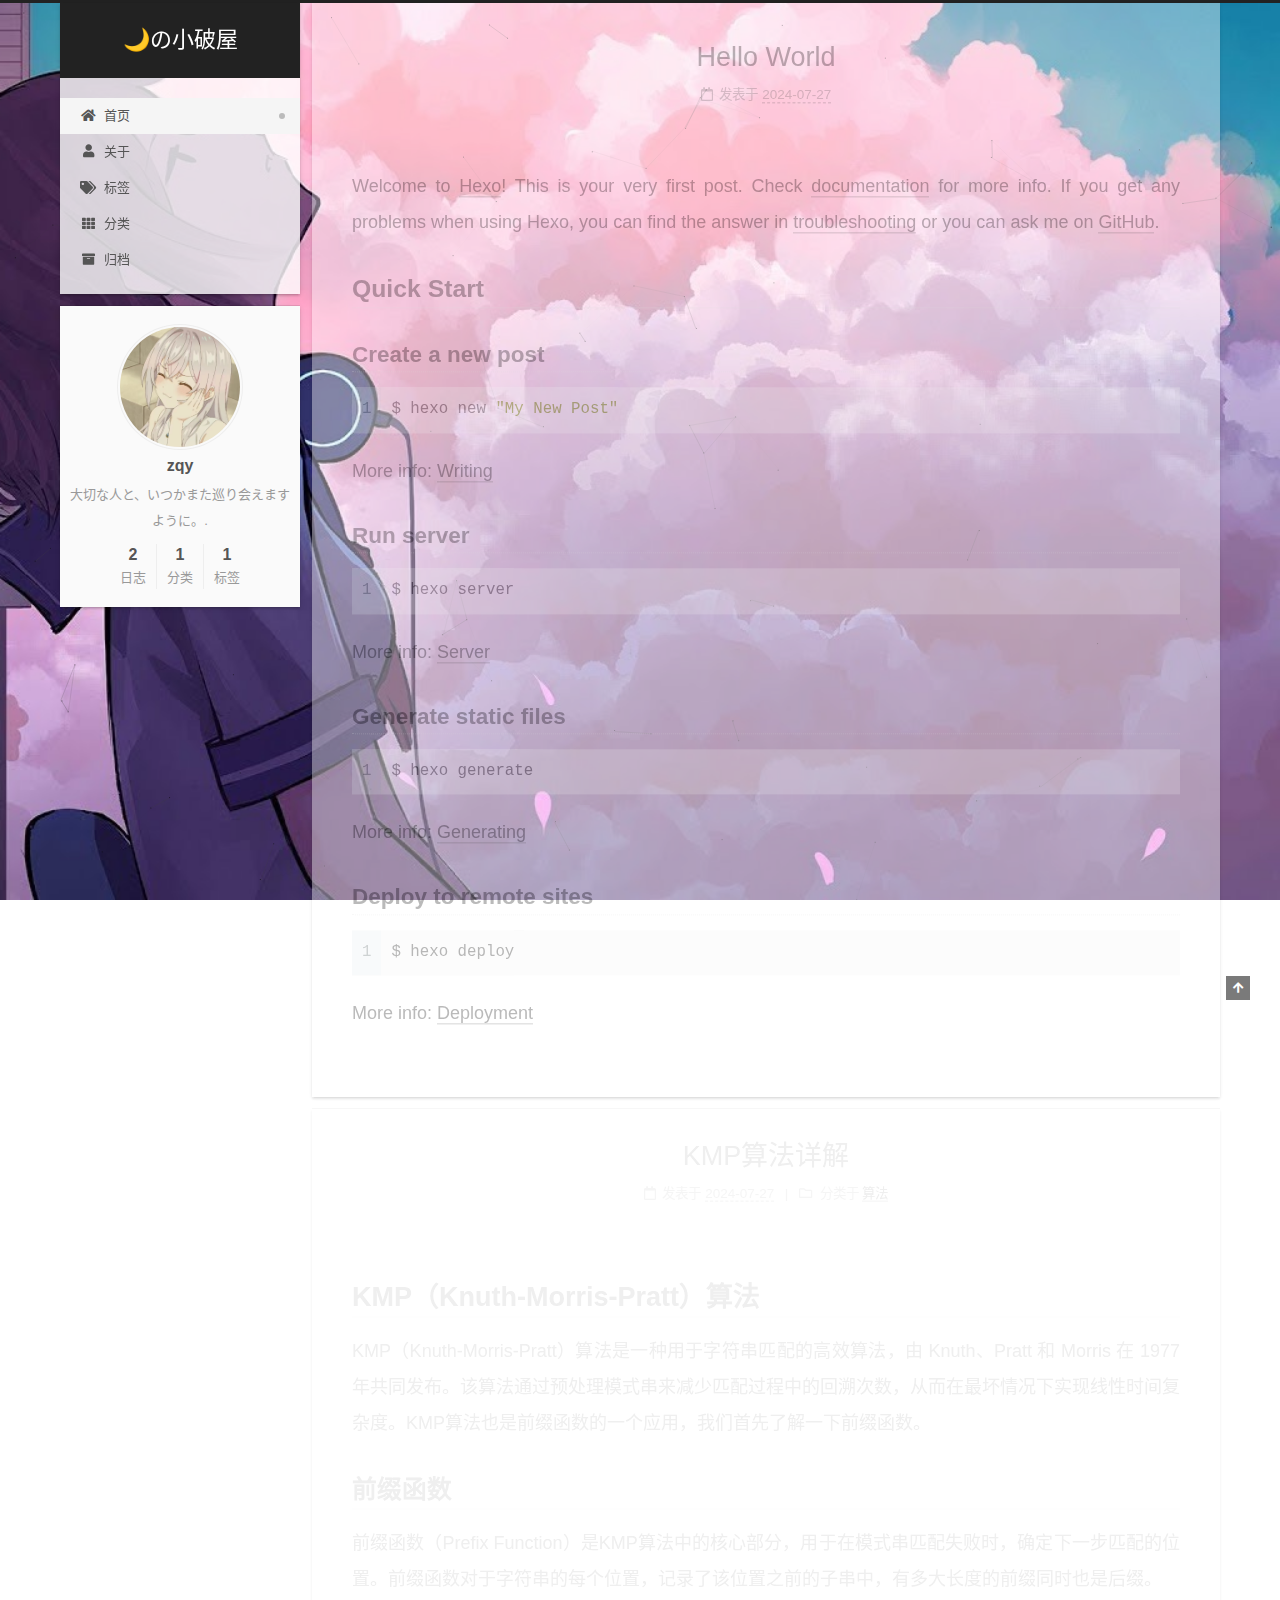
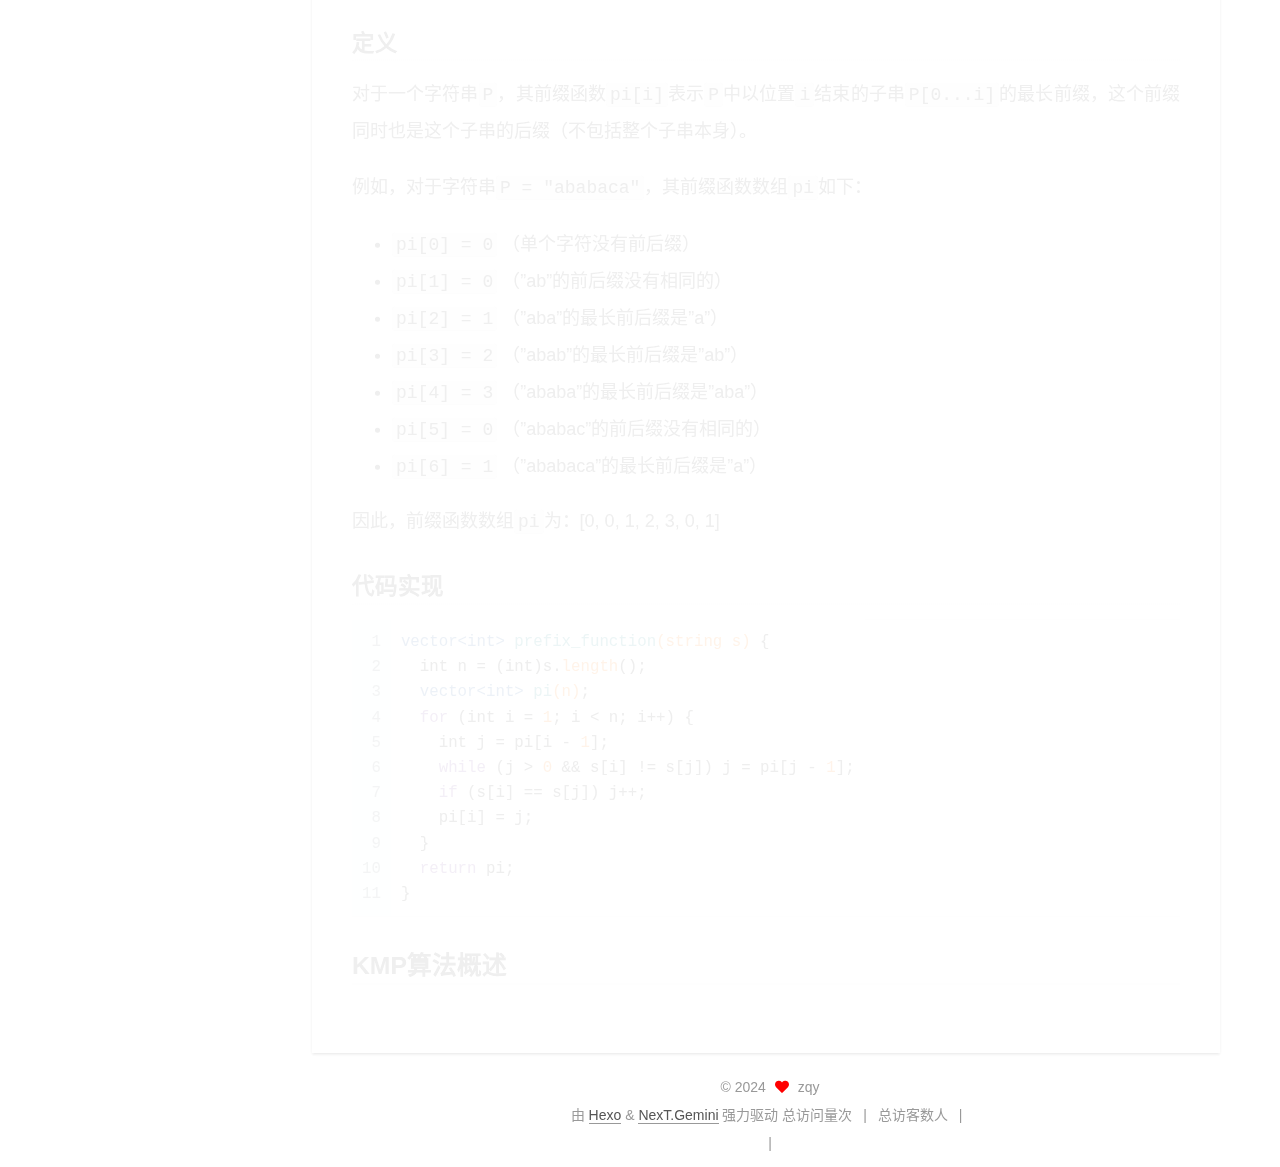
==== index.html @ 75d4bc16 "Site updated: 2024-07-28 11:44:13" ====
<!DOCTYPE html>
<html lang="zh-CN">
<head>
  <meta charset="UTF-8">
<meta name="viewport" content="width=device-width, initial-scale=1, maximum-scale=2">
<meta name="theme-color" content="#222">
<meta name="generator" content="Hexo 7.3.0">
  <link rel="apple-touch-icon" sizes="180x180" href="/images/apple-touch-icon-next.png">
  <link rel="icon" type="image/png" sizes="32x32" href="/images/favicon.png">
  <link rel="icon" type="image/png" sizes="16x16" href="/images/favicon.png">
  <link rel="mask-icon" href="/images/logo.svg" color="#222">

<link rel="stylesheet" href="/css/main.css">


<link rel="stylesheet" href="/lib/font-awesome/css/all.min.css">

<script id="hexo-configurations">
    var NexT = window.NexT || {};
    var CONFIG = {"hostname":"example.com","root":"/","scheme":"Gemini","version":"7.8.0","exturl":false,"sidebar":{"position":"left","display":"post","padding":18,"offset":12,"onmobile":false},"copycode":{"enable":false,"show_result":false,"style":null},"back2top":{"enable":true,"sidebar":false,"scrollpercent":false},"bookmark":{"enable":false,"color":"#222","save":"auto"},"fancybox":false,"mediumzoom":false,"lazyload":false,"pangu":false,"comments":{"style":"tabs","active":null,"storage":true,"lazyload":false,"nav":null},"algolia":{"hits":{"per_page":10},"labels":{"input_placeholder":"Search for Posts","hits_empty":"We didn't find any results for the search: ${query}","hits_stats":"${hits} results found in ${time} ms"}},"localsearch":{"enable":false,"trigger":"auto","top_n_per_article":1,"unescape":false,"preload":false},"motion":{"enable":true,"async":false,"transition":{"post_block":"fadeIn","post_header":"slideDownIn","post_body":"slideDownIn","coll_header":"slideLeftIn","sidebar":"slideUpIn"}}};
  </script>

  <meta name="description" content="大切な人と、いつかまた巡り会えますように。.">
<meta property="og:type" content="website">
<meta property="og:title" content="🌙の小破屋">
<meta property="og:url" content="http://example.com/index.html">
<meta property="og:site_name" content="🌙の小破屋">
<meta property="og:description" content="大切な人と、いつかまた巡り会えますように。.">
<meta property="og:locale" content="zh_CN">
<meta property="article:author" content="zqy">
<meta name="twitter:card" content="summary">

<link rel="canonical" href="http://example.com/">


<script id="page-configurations">
  // https://hexo.io/docs/variables.html
  CONFIG.page = {
    sidebar: "",
    isHome : true,
    isPost : false,
    lang   : 'zh-CN'
  };
</script>

  <title>🌙の小破屋</title>
  






  <noscript>
  <style>
  .use-motion .brand,
  .use-motion .menu-item,
  .sidebar-inner,
  .use-motion .post-block,
  .use-motion .pagination,
  .use-motion .comments,
  .use-motion .post-header,
  .use-motion .post-body,
  .use-motion .collection-header { opacity: initial; }

  .use-motion .site-title,
  .use-motion .site-subtitle {
    opacity: initial;
    top: initial;
  }

  .use-motion .logo-line-before i { left: initial; }
  .use-motion .logo-line-after i { right: initial; }
  </style>
</noscript>

</head>

<body itemscope itemtype="http://schema.org/WebPage">
  <div class="container use-motion">
    <div class="headband"></div>

    <header class="header" itemscope itemtype="http://schema.org/WPHeader">
      <div class="header-inner"><div class="site-brand-container">
  <div class="site-nav-toggle">
    <div class="toggle" aria-label="切换导航栏">
      <span class="toggle-line toggle-line-first"></span>
      <span class="toggle-line toggle-line-middle"></span>
      <span class="toggle-line toggle-line-last"></span>
    </div>
  </div>

  <div class="site-meta">

    <a href="/" class="brand" rel="start">
      <span class="logo-line-before"><i></i></span>
      <h1 class="site-title">🌙の小破屋</h1>
      <span class="logo-line-after"><i></i></span>
    </a>
  </div>

  <div class="site-nav-right">
    <div class="toggle popup-trigger">
    </div>
  </div>
</div>




<nav class="site-nav">
  <ul id="menu" class="main-menu menu">
        <li class="menu-item menu-item-home">

    <a href="/" rel="section"><i class="fa fa-home fa-fw"></i>首页</a>

  </li>
        <li class="menu-item menu-item-about">

    <a href="/about/" rel="section"><i class="fa fa-user fa-fw"></i>关于</a>

  </li>
        <li class="menu-item menu-item-tags">

    <a href="/tags/" rel="section"><i class="fa fa-tags fa-fw"></i>标签</a>

  </li>
        <li class="menu-item menu-item-categories">

    <a href="/categories/" rel="section"><i class="fa fa-th fa-fw"></i>分类</a>

  </li>
        <li class="menu-item menu-item-archives">

    <a href="/archives/" rel="section"><i class="fa fa-archive fa-fw"></i>归档</a>

  </li>
  </ul>
</nav>




</div>
    </header>

    
  <div class="back-to-top">
    <i class="fa fa-arrow-up"></i>
    <span>0%</span>
  </div>


    <main class="main">
      <div class="main-inner">
        <div class="content-wrap">
          

          <div class="content index posts-expand">
            
      
  
  
  <article itemscope itemtype="http://schema.org/Article" class="post-block" lang="zh-CN">
    <link itemprop="mainEntityOfPage" href="http://example.com/2024/07/27/hello-world/">

    <span hidden itemprop="author" itemscope itemtype="http://schema.org/Person">
      <meta itemprop="image" content="/images/aili.png#/images/avatar.gif">
      <meta itemprop="name" content="zqy">
      <meta itemprop="description" content="大切な人と、いつかまた巡り会えますように。.">
    </span>

    <span hidden itemprop="publisher" itemscope itemtype="http://schema.org/Organization">
      <meta itemprop="name" content="🌙の小破屋">
    </span>
      <header class="post-header">
        <h2 class="post-title" itemprop="name headline">
          
            <a href="/2024/07/27/hello-world/" class="post-title-link" itemprop="url">Hello World</a>
        </h2>

        <div class="post-meta">
            <span class="post-meta-item">
              <span class="post-meta-item-icon">
                <i class="far fa-calendar"></i>
              </span>
              <span class="post-meta-item-text">发表于</span>

              <time title="创建时间：2024-07-27 23:16:37" itemprop="dateCreated datePublished" datetime="2024-07-27T23:16:37+08:00">2024-07-27</time>
            </span>

          

        </div>
      </header>

    
    
    
    <div class="post-body" itemprop="articleBody">

      
          <p>Welcome to <a target="_blank" rel="noopener" href="https://hexo.io/">Hexo</a>! This is your very first post. Check <a target="_blank" rel="noopener" href="https://hexo.io/docs/">documentation</a> for more info. If you get any problems when using Hexo, you can find the answer in <a target="_blank" rel="noopener" href="https://hexo.io/docs/troubleshooting.html">troubleshooting</a> or you can ask me on <a target="_blank" rel="noopener" href="https://github.com/hexojs/hexo/issues">GitHub</a>.</p>
<h2 id="Quick-Start"><a href="#Quick-Start" class="headerlink" title="Quick Start"></a>Quick Start</h2><h3 id="Create-a-new-post"><a href="#Create-a-new-post" class="headerlink" title="Create a new post"></a>Create a new post</h3><figure class="highlight bash"><table><tr><td class="gutter"><pre><span class="line">1</span><br></pre></td><td class="code"><pre><span class="line">$ hexo new <span class="string">&quot;My New Post&quot;</span></span><br></pre></td></tr></table></figure>

<p>More info: <a target="_blank" rel="noopener" href="https://hexo.io/docs/writing.html">Writing</a></p>
<h3 id="Run-server"><a href="#Run-server" class="headerlink" title="Run server"></a>Run server</h3><figure class="highlight bash"><table><tr><td class="gutter"><pre><span class="line">1</span><br></pre></td><td class="code"><pre><span class="line">$ hexo server</span><br></pre></td></tr></table></figure>

<p>More info: <a target="_blank" rel="noopener" href="https://hexo.io/docs/server.html">Server</a></p>
<h3 id="Generate-static-files"><a href="#Generate-static-files" class="headerlink" title="Generate static files"></a>Generate static files</h3><figure class="highlight bash"><table><tr><td class="gutter"><pre><span class="line">1</span><br></pre></td><td class="code"><pre><span class="line">$ hexo generate</span><br></pre></td></tr></table></figure>

<p>More info: <a target="_blank" rel="noopener" href="https://hexo.io/docs/generating.html">Generating</a></p>
<h3 id="Deploy-to-remote-sites"><a href="#Deploy-to-remote-sites" class="headerlink" title="Deploy to remote sites"></a>Deploy to remote sites</h3><figure class="highlight bash"><table><tr><td class="gutter"><pre><span class="line">1</span><br></pre></td><td class="code"><pre><span class="line">$ hexo deploy</span><br></pre></td></tr></table></figure>

<p>More info: <a target="_blank" rel="noopener" href="https://hexo.io/docs/one-command-deployment.html">Deployment</a></p>

      
    </div>

    
    
    

    
      <footer class="post-footer">
        <div class="post-eof"></div>
      </footer>
  </article>
  
  
  

      
  
  
  <article itemscope itemtype="http://schema.org/Article" class="post-block" lang="zh-CN">
    <link itemprop="mainEntityOfPage" href="http://example.com/2024/07/27/KMP%E7%AE%97%E6%B3%95%E8%AF%A6%E8%A7%A3/">

    <span hidden itemprop="author" itemscope itemtype="http://schema.org/Person">
      <meta itemprop="image" content="/images/aili.png#/images/avatar.gif">
      <meta itemprop="name" content="zqy">
      <meta itemprop="description" content="大切な人と、いつかまた巡り会えますように。.">
    </span>

    <span hidden itemprop="publisher" itemscope itemtype="http://schema.org/Organization">
      <meta itemprop="name" content="🌙の小破屋">
    </span>
      <header class="post-header">
        <h2 class="post-title" itemprop="name headline">
          
            <a href="/2024/07/27/KMP%E7%AE%97%E6%B3%95%E8%AF%A6%E8%A7%A3/" class="post-title-link" itemprop="url">KMP算法详解</a>
        </h2>

        <div class="post-meta">
            <span class="post-meta-item">
              <span class="post-meta-item-icon">
                <i class="far fa-calendar"></i>
              </span>
              <span class="post-meta-item-text">发表于</span>
              

              <time title="创建时间：2024-07-27 19:51:24 / 修改时间：22:12:58" itemprop="dateCreated datePublished" datetime="2024-07-27T19:51:24+08:00">2024-07-27</time>
            </span>
            <span class="post-meta-item">
              <span class="post-meta-item-icon">
                <i class="far fa-folder"></i>
              </span>
              <span class="post-meta-item-text">分类于</span>
                <span itemprop="about" itemscope itemtype="http://schema.org/Thing">
                  <a href="/categories/%E7%AE%97%E6%B3%95/" itemprop="url" rel="index"><span itemprop="name">算法</span></a>
                </span>
            </span>

          

        </div>
      </header>

    
    
    
    <div class="post-body" itemprop="articleBody">

      
          <h1 id="KMP（Knuth-Morris-Pratt）算法"><a href="#KMP（Knuth-Morris-Pratt）算法" class="headerlink" title="KMP（Knuth-Morris-Pratt）算法"></a>KMP（Knuth-Morris-Pratt）算法</h1><p>KMP（Knuth-Morris-Pratt）算法是一种用于字符串匹配的高效算法，由 Knuth、Pratt 和 Morris 在 1977 年共同发布。该算法通过预处理模式串来减少匹配过程中的回溯次数，从而在最坏情况下实现线性时间复杂度。KMP算法也是前缀函数的一个应用，我们首先了解一下前缀函数。</p>
<h2 id="前缀函数"><a href="#前缀函数" class="headerlink" title="前缀函数"></a>前缀函数</h2><p>前缀函数（Prefix Function）是KMP算法中的核心部分，用于在模式串匹配失败时，确定下一步匹配的位置。前缀函数对于字符串的每个位置，记录了该位置之前的子串中，有多大长度的前缀同时也是后缀。</p>
<h3 id="定义"><a href="#定义" class="headerlink" title="定义"></a>定义</h3><p>对于一个字符串<code>P</code>，其前缀函数<code>pi[i]</code>表示<code>P</code>中以位置<code>i</code>结束的子串<code>P[0...i]</code>的最长前缀，这个前缀同时也是这个子串的后缀（不包括整个子串本身）。</p>
<p>例如，对于字符串<code>P = &quot;ababaca&quot;</code>，其前缀函数数组<code>pi</code>如下：</p>
<ul>
<li><code>pi[0] = 0</code> （单个字符没有前后缀）</li>
<li><code>pi[1] = 0</code> （”ab”的前后缀没有相同的）</li>
<li><code>pi[2] = 1</code> （”aba”的最长前后缀是”a”）</li>
<li><code>pi[3] = 2</code> （”abab”的最长前后缀是”ab”）</li>
<li><code>pi[4] = 3</code> （”ababa”的最长前后缀是”aba”）</li>
<li><code>pi[5] = 0</code> （”ababac”的前后缀没有相同的）</li>
<li><code>pi[6] = 1</code> （”ababaca”的最长前后缀是”a”）</li>
</ul>
<p>因此，前缀函数数组<code>pi</code>为：[0, 0, 1, 2, 3, 0, 1]</p>
<h3 id="代码实现"><a href="#代码实现" class="headerlink" title="代码实现"></a>代码实现</h3><figure class="highlight c++"><table><tr><td class="gutter"><pre><span class="line">1</span><br><span class="line">2</span><br><span class="line">3</span><br><span class="line">4</span><br><span class="line">5</span><br><span class="line">6</span><br><span class="line">7</span><br><span class="line">8</span><br><span class="line">9</span><br><span class="line">10</span><br><span class="line">11</span><br></pre></td><td class="code"><pre><span class="line"><span class="function">vector&lt;<span class="type">int</span>&gt; <span class="title">prefix_function</span><span class="params">(string s)</span> </span>&#123;</span><br><span class="line">  <span class="type">int</span> n = (<span class="type">int</span>)s.<span class="built_in">length</span>();</span><br><span class="line">  <span class="function">vector&lt;<span class="type">int</span>&gt; <span class="title">pi</span><span class="params">(n)</span></span>;</span><br><span class="line">  <span class="keyword">for</span> (<span class="type">int</span> i = <span class="number">1</span>; i &lt; n; i++) &#123;</span><br><span class="line">    <span class="type">int</span> j = pi[i - <span class="number">1</span>];</span><br><span class="line">    <span class="keyword">while</span> (j &gt; <span class="number">0</span> &amp;&amp; s[i] != s[j]) j = pi[j - <span class="number">1</span>];</span><br><span class="line">    <span class="keyword">if</span> (s[i] == s[j]) j++;</span><br><span class="line">    pi[i] = j;</span><br><span class="line">  &#125;</span><br><span class="line">  <span class="keyword">return</span> pi;</span><br><span class="line">&#125;</span><br></pre></td></tr></table></figure>

<h2 id="KMP算法概述"><a href="#KMP算法概述" class="headerlink" title="KMP算法概述"></a>KMP算法概述</h2>
      
    </div>

    
    
    

    
      <footer class="post-footer">
        <div class="post-eof"></div>
      </footer>
  </article>
  
  
  


  



          </div>
          

<script>
  window.addEventListener('tabs:register', () => {
    let { activeClass } = CONFIG.comments;
    if (CONFIG.comments.storage) {
      activeClass = localStorage.getItem('comments_active') || activeClass;
    }
    if (activeClass) {
      let activeTab = document.querySelector(`a[href="#comment-${activeClass}"]`);
      if (activeTab) {
        activeTab.click();
      }
    }
  });
  if (CONFIG.comments.storage) {
    window.addEventListener('tabs:click', event => {
      if (!event.target.matches('.tabs-comment .tab-content .tab-pane')) return;
      let commentClass = event.target.classList[1];
      localStorage.setItem('comments_active', commentClass);
    });
  }
</script>

        </div>
          
  
  <div class="toggle sidebar-toggle">
    <span class="toggle-line toggle-line-first"></span>
    <span class="toggle-line toggle-line-middle"></span>
    <span class="toggle-line toggle-line-last"></span>
  </div>

  <aside class="sidebar">
    <div class="sidebar-inner">

      <ul class="sidebar-nav motion-element">
        <li class="sidebar-nav-toc">
          文章目录
        </li>
        <li class="sidebar-nav-overview">
          站点概览
        </li>
      </ul>

      <!--noindex-->
      <div class="post-toc-wrap sidebar-panel">
      </div>
      <!--/noindex-->

      <div class="site-overview-wrap sidebar-panel">
        <div class="site-author motion-element" itemprop="author" itemscope itemtype="http://schema.org/Person">
    <img class="site-author-image" itemprop="image" alt="zqy"
      src="/images/aili.png#/images/avatar.gif">
  <p class="site-author-name" itemprop="name">zqy</p>
  <div class="site-description" itemprop="description">大切な人と、いつかまた巡り会えますように。.</div>
</div>
<div class="site-state-wrap motion-element">
  <nav class="site-state">
      <div class="site-state-item site-state-posts">
          <a href="/archives/">
        
          <span class="site-state-item-count">2</span>
          <span class="site-state-item-name">日志</span>
        </a>
      </div>
      <div class="site-state-item site-state-categories">
            <a href="/categories/">
          
        <span class="site-state-item-count">1</span>
        <span class="site-state-item-name">分类</span></a>
      </div>
      <div class="site-state-item site-state-tags">
            <a href="/tags/">
          
        <span class="site-state-item-count">1</span>
        <span class="site-state-item-name">标签</span></a>
      </div>
  </nav>
</div>



      </div>

    </div>
  </aside>
  <div id="sidebar-dimmer"></div>


      </div>
    </main>

    <footer class="footer">
      <div class="footer-inner">
        

        

<div class="copyright">
  
  &copy; 
  <span itemprop="copyrightYear">2024</span>
  <span class="with-love">
    <i class="fa fa-heart"></i>
  </span>
  <span class="author" itemprop="copyrightHolder">zqy</span>
</div>
  <div class="powered-by">由 <a href="https://hexo.io/" class="theme-link" rel="noopener" target="_blank">Hexo</a> & <a href="https://theme-next.org/" class="theme-link" rel="noopener" target="_blank">NexT.Gemini</a> 强力驱动
  </div>


    <script async src="//dn-lbstatics.qbox.me/busuanzi/2.3/busuanzi.pure.mini.js"></script>

    <span id="busuanzi_container_site_pv">总访问量<span id="busuanzi_value_site_pv"></span>次</span>
    <span class="post-meta-divider">|</span>
    <span id="busuanzi_container_site_uv">总访客数<span id="busuanzi_value_site_uv"></span>人</span>
    <span class="post-meta-divider">|</span>
<!-- 不蒜子计数初始值纠正 -->
<script>
$(document).ready(function() {

    var int = setInterval(fixCount, 50);  // 50ms周期检测函数
    var countOffset = 20000;  // 初始化首次数据

    function fixCount() {            
       if (document.getElementById("busuanzi_container_site_pv").style.display != "none")
        {
            $("#busuanzi_value_site_pv").html(parseInt($("#busuanzi_value_site_pv").html()) + countOffset); 
            clearInterval(int);
        }                  
        if ($("#busuanzi_container_site_pv").css("display") != "none")
        {
            $("#busuanzi_value_site_uv").html(parseInt($("#busuanzi_value_site_uv").html()) + countOffset); // 加上初始数据 
            clearInterval(int); // 停止检测
        }  
    }
       	
});
</script> 


        
<div class="busuanzi-count">
  <script async src="https://busuanzi.ibruce.info/busuanzi/2.3/busuanzi.pure.mini.js"></script>
    <span class="post-meta-item" id="busuanzi_container_site_uv" style="display: none;">
      <span class="post-meta-item-icon">
        <i class="fa fa-user"></i>
      </span>
      <span class="site-uv" title="总访客量">
        <span id="busuanzi_value_site_uv"></span>
      </span>
    </span>
    <span class="post-meta-divider">|</span>
    <span class="post-meta-item" id="busuanzi_container_site_pv" style="display: none;">
      <span class="post-meta-item-icon">
        <i class="fa fa-eye"></i>
      </span>
      <span class="site-pv" title="总访问量">
        <span id="busuanzi_value_site_pv"></span>
      </span>
    </span>
</div>








      </div>
    </footer>
  </div>

  
  
  <script color='64,64,64' opacity='0.5' zIndex='-1' count='99' src="/lib/canvas-nest/canvas-nest.min.js"></script>
  <script src="/lib/anime.min.js"></script>
  <script src="/lib/velocity/velocity.min.js"></script>
  <script src="/lib/velocity/velocity.ui.min.js"></script>

<script src="/js/utils.js"></script>

<script src="/js/motion.js"></script>


<script src="/js/schemes/pisces.js"></script>


<script src="/js/next-boot.js"></script>




  















  

  

<script src="/live2dw/lib/L2Dwidget.min.js?094cbace49a39548bed64abff5988b05"></script><script>L2Dwidget.init({"pluginRootPath":"live2dw/","pluginJsPath":"lib/","pluginModelPath":"assets/","tagMode":false,"debug":false,"model":{"scale":1,"hHeadPos":0.5,"vHeadPos":0.618,"jsonPath":"live2d-widget-model-hijiki"},"display":{"superSample":2,"width":200,"height":400,"position":"left","hOffset":-30,"vOffset":-20},"mobile":{"show":false,"scale":0.5},"react":{"opacityDefault":0.7,"opacityOnHover":0.2},"log":false});</script></body>
</html>
---- css/main.css ----
:root {
  --body-bg-color: #eee;
  --content-bg-color: #fff;
  --card-bg-color: #f5f5f5;
  --text-color: #555;
  --blockquote-color: #666;
  --link-color: #555;
  --link-hover-color: #222;
  --brand-color: #fff;
  --brand-hover-color: #fff;
  --table-row-odd-bg-color: #f9f9f9;
  --table-row-hover-bg-color: #f5f5f5;
  --menu-item-bg-color: #f5f5f5;
  --btn-default-bg: #fff;
  --btn-default-color: #555;
  --btn-default-border-color: #555;
  --btn-default-hover-bg: #222;
  --btn-default-hover-color: #fff;
  --btn-default-hover-border-color: #222;
}
html {
  line-height: 1.15; /* 1 */
  -webkit-text-size-adjust: 100%; /* 2 */
}
body {
  margin: 0;
}
main {
  display: block;
}
h1 {
  font-size: 2em;
  margin: 0.67em 0;
}
hr {
  box-sizing: content-box; /* 1 */
  height: 0; /* 1 */
  overflow: visible; /* 2 */
}
pre {
  font-family: monospace, monospace; /* 1 */
  font-size: 1em; /* 2 */
}
a {
  background: transparent;
}
abbr[title] {
  border-bottom: none; /* 1 */
  text-decoration: underline; /* 2 */
  text-decoration: underline dotted; /* 2 */
}
b,
strong {
  font-weight: bolder;
}
code,
kbd,
samp {
  font-family: monospace, monospace; /* 1 */
  font-size: 1em; /* 2 */
}
small {
  font-size: 80%;
}
sub,
sup {
  font-size: 75%;
  line-height: 0;
  position: relative;
  vertical-align: baseline;
}
sub {
  bottom: -0.25em;
}
sup {
  top: -0.5em;
}
img {
  border-style: none;
}
button,
input,
optgroup,
select,
textarea {
  font-family: inherit; /* 1 */
  font-size: 100%; /* 1 */
  line-height: 1.15; /* 1 */
  margin: 0; /* 2 */
}
button,
input {
/* 1 */
  overflow: visible;
}
button,
select {
/* 1 */
  text-transform: none;
}
button,
[type='button'],
[type='reset'],
[type='submit'] {
  -webkit-appearance: button;
}
button::-moz-focus-inner,
[type='button']::-moz-focus-inner,
[type='reset']::-moz-focus-inner,
[type='submit']::-moz-focus-inner {
  border-style: none;
  padding: 0;
}
button:-moz-focusring,
[type='button']:-moz-focusring,
[type='reset']:-moz-focusring,
[type='submit']:-moz-focusring {
  outline: 1px dotted ButtonText;
}
fieldset {
  padding: 0.35em 0.75em 0.625em;
}
legend {
  box-sizing: border-box; /* 1 */
  color: inherit; /* 2 */
  display: table; /* 1 */
  max-width: 100%; /* 1 */
  padding: 0; /* 3 */
  white-space: normal; /* 1 */
}
progress {
  vertical-align: baseline;
}
textarea {
  overflow: auto;
}
[type='checkbox'],
[type='radio'] {
  box-sizing: border-box; /* 1 */
  padding: 0; /* 2 */
}
[type='number']::-webkit-inner-spin-button,
[type='number']::-webkit-outer-spin-button {
  height: auto;
}
[type='search'] {
  outline-offset: -2px; /* 2 */
  -webkit-appearance: textfield; /* 1 */
}
[type='search']::-webkit-search-decoration {
  -webkit-appearance: none;
}
::-webkit-file-upload-button {
  font: inherit; /* 2 */
  -webkit-appearance: button; /* 1 */
}
details {
  display: block;
}
summary {
  display: list-item;
}
template {
  display: none;
}
[hidden] {
  display: none;
}
::selection {
  background: #262a30;
  color: #eee;
}
html,
body {
  height: 100%;
}
body {
  background: var(--body-bg-color);
  color: var(--text-color);
  font-family: 'Lato', "PingFang SC", "Microsoft YaHei", sans-serif;
  font-size: 1em;
  line-height: 2;
}
@media (max-width: 991px) {
  body {
    padding-left: 0 !important;
    padding-right: 0 !important;
  }
}
h1,
h2,
h3,
h4,
h5,
h6 {
  font-family: 'Lato', "PingFang SC", "Microsoft YaHei", sans-serif;
  font-weight: bold;
  line-height: 1.5;
  margin: 20px 0 15px;
}
h1 {
  font-size: 1.5em;
}
h2 {
  font-size: 1.375em;
}
h3 {
  font-size: 1.25em;
}
h4 {
  font-size: 1.125em;
}
h5 {
  font-size: 1em;
}
h6 {
  font-size: 0.875em;
}
p {
  margin: 0 0 20px 0;
}
a,
span.exturl {
  border-bottom: 1px solid #999;
  color: var(--link-color);
  outline: 0;
  text-decoration: none;
  overflow-wrap: break-word;
  word-wrap: break-word;
  cursor: pointer;
}
a:hover,
span.exturl:hover {
  border-bottom-color: var(--link-hover-color);
  color: var(--link-hover-color);
}
iframe,
img,
video {
  display: block;
  margin-left: auto;
  margin-right: auto;
  max-width: 100%;
}
hr {
  background-image: repeating-linear-gradient(-45deg, #ddd, #ddd 4px, transparent 4px, transparent 8px);
  border: 0;
  height: 3px;
  margin: 40px 0;
}
blockquote {
  border-left: 4px solid #ddd;
  color: var(--blockquote-color);
  margin: 0;
  padding: 0 15px;
}
blockquote cite::before {
  content: '-';
  padding: 0 5px;
}
dt {
  font-weight: bold;
}
dd {
  margin: 0;
  padding: 0;
}
kbd {
  background-color: #f5f5f5;
  background-image: linear-gradient(#eee, #fff, #eee);
  border: 1px solid #ccc;
  border-radius: 0.2em;
  box-shadow: 0.1em 0.1em 0.2em rgba(0,0,0,0.1);
  color: #555;
  font-family: inherit;
  padding: 0.1em 0.3em;
  white-space: nowrap;
}
.table-container {
  overflow: auto;
}
table {
  border-collapse: collapse;
  border-spacing: 0;
  font-size: 0.875em;
  margin: 0 0 20px 0;
  width: 100%;
}
tbody tr:nth-of-type(odd) {
  background: var(--table-row-odd-bg-color);
}
tbody tr:hover {
  background: var(--table-row-hover-bg-color);
}
caption,
th,
td {
  font-weight: normal;
  padding: 8px;
  vertical-align: middle;
}
th,
td {
  border: 1px solid #ddd;
  border-bottom: 3px solid #ddd;
}
th {
  font-weight: 700;
  padding-bottom: 10px;
}
td {
  border-bottom-width: 1px;
}
.btn {
  background: var(--btn-default-bg);
  border: 2px solid var(--btn-default-border-color);
  border-radius: 2px;
  color: var(--btn-default-color);
  display: inline-block;
  font-size: 0.875em;
  line-height: 2;
  padding: 0 20px;
  text-decoration: none;
  transition-property: background-color;
  transition-delay: 0s;
  transition-duration: 0.2s;
  transition-timing-function: ease-in-out;
}
.btn:hover {
  background: var(--btn-default-hover-bg);
  border-color: var(--btn-default-hover-border-color);
  color: var(--btn-default-hover-color);
}
.btn + .btn {
  margin: 0 0 8px 8px;
}
.btn .fa-fw {
  text-align: left;
  width: 1.285714285714286em;
}
.toggle {
  line-height: 0;
}
.toggle .toggle-line {
  background: #fff;
  display: inline-block;
  height: 2px;
  left: 0;
  position: relative;
  top: 0;
  transition: all 0.4s;
  vertical-align: top;
  width: 100%;
}
.toggle .toggle-line:not(:first-child) {
  margin-top: 3px;
}
.toggle.toggle-arrow .toggle-line-first {
  left: 50%;
  top: 2px;
  transform: rotate(45deg);
  width: 50%;
}
.toggle.toggle-arrow .toggle-line-middle {
  left: 2px;
  width: 90%;
}
.toggle.toggle-arrow .toggle-line-last {
  left: 50%;
  top: -2px;
  transform: rotate(-45deg);
  width: 50%;
}
.toggle.toggle-close .toggle-line-first {
  transform: rotate(-45deg);
  top: 5px;
}
.toggle.toggle-close .toggle-line-middle {
  opacity: 0;
}
.toggle.toggle-close .toggle-line-last {
  transform: rotate(45deg);
  top: -5px;
}
.highlight,
pre {
  background: #f7f7f7;
  color: #4d4d4c;
  line-height: 1.6;
  margin: 0 auto 20px;
}
pre,
code {
  font-family: consolas, Menlo, monospace, "PingFang SC", "Microsoft YaHei";
}
code {
  background: #eee;
  border-radius: 3px;
  color: #555;
  padding: 2px 4px;
  overflow-wrap: break-word;
  word-wrap: break-word;
}
.highlight *::selection {
  background: #d6d6d6;
}
.highlight pre {
  border: 0;
  margin: 0;
  padding: 10px 0;
}
.highlight table {
  border: 0;
  margin: 0;
  width: auto;
}
.highlight td {
  border: 0;
  padding: 0;
}
.highlight figcaption {
  background: #eff2f3;
  color: #4d4d4c;
  display: flex;
  font-size: 0.875em;
  justify-content: space-between;
  line-height: 1.2;
  padding: 0.5em;
}
.highlight figcaption a {
  color: #4d4d4c;
}
.highlight figcaption a:hover {
  border-bottom-color: #4d4d4c;
}
.highlight .gutter {
  -moz-user-select: none;
  -ms-user-select: none;
  -webkit-user-select: none;
  user-select: none;
}
.highlight .gutter pre {
  background: #eff2f3;
  color: #869194;
  padding-left: 10px;
  padding-right: 10px;
  text-align: right;
}
.highlight .code pre {
  background: #f7f7f7;
  padding-left: 10px;
  width: 100%;
}
.gist table {
  width: auto;
}
.gist table td {
  border: 0;
}
pre {
  overflow: auto;
  padding: 10px;
}
pre code {
  background: none;
  color: #4d4d4c;
  font-size: 0.875em;
  padding: 0;
  text-shadow: none;
}
pre .deletion {
  background: #fdd;
}
pre .addition {
  background: #dfd;
}
pre .meta {
  color: #eab700;
  -moz-user-select: none;
  -ms-user-select: none;
  -webkit-user-select: none;
  user-select: none;
}
pre .comment {
  color: #8e908c;
}
pre .variable,
pre .attribute,
pre .tag,
pre .name,
pre .regexp,
pre .ruby .constant,
pre .xml .tag .title,
pre .xml .pi,
pre .xml .doctype,
pre .html .doctype,
pre .css .id,
pre .css .class,
pre .css .pseudo {
  color: #c82829;
}
pre .number,
pre .preprocessor,
pre .built_in,
pre .builtin-name,
pre .literal,
pre .params,
pre .constant,
pre .command {
  color: #f5871f;
}
pre .ruby .class .title,
pre .css .rules .attribute,
pre .string,
pre .symbol,
pre .value,
pre .inheritance,
pre .header,
pre .ruby .symbol,
pre .xml .cdata,
pre .special,
pre .formula {
  color: #718c00;
}
pre .title,
pre .css .hexcolor {
  color: #3e999f;
}
pre .function,
pre .python .decorator,
pre .python .title,
pre .ruby .function .title,
pre .ruby .title .keyword,
pre .perl .sub,
pre .javascript .title,
pre .coffeescript .title {
  color: #4271ae;
}
pre .keyword,
pre .javascript .function {
  color: #8959a8;
}
.blockquote-center {
  border-left: none;
  margin: 40px 0;
  padding: 0;
  position: relative;
  text-align: center;
}
.blockquote-center .fa {
  display: block;
  opacity: 0.6;
  position: absolute;
  width: 100%;
}
.blockquote-center .fa-quote-left {
  border-top: 1px solid #ccc;
  text-align: left;
  top: -20px;
}
.blockquote-center .fa-quote-right {
  border-bottom: 1px solid #ccc;
  text-align: right;
  bottom: -20px;
}
.blockquote-center p,
.blockquote-center div {
  text-align: center;
}
.post-body .group-picture img {
  margin: 0 auto;
  padding: 0 3px;
}
.group-picture-row {
  margin-bottom: 6px;
  overflow: hidden;
}
.group-picture-column {
  float: left;
  margin-bottom: 10px;
}
.post-body .label {
  color: #555;
  display: inline;
  padding: 0 2px;
}
.post-body .label.default {
  background: #f0f0f0;
}
.post-body .label.primary {
  background: #efe6f7;
}
.post-body .label.info {
  background: #e5f2f8;
}
.post-body .label.success {
  background: #e7f4e9;
}
.post-body .label.warning {
  background: #fcf6e1;
}
.post-body .label.danger {
  background: #fae8eb;
}
.post-body .tabs {
  margin-bottom: 20px;
}
.post-body .tabs,
.tabs-comment {
  display: block;
  padding-top: 10px;
  position: relative;
}
.post-body .tabs ul.nav-tabs,
.tabs-comment ul.nav-tabs {
  display: flex;
  flex-wrap: wrap;
  margin: 0;
  margin-bottom: -1px;
  padding: 0;
}
@media (max-width: 413px) {
  .post-body .tabs ul.nav-tabs,
  .tabs-comment ul.nav-tabs {
    display: block;
    margin-bottom: 5px;
  }
}
.post-body .tabs ul.nav-tabs li.tab,
.tabs-comment ul.nav-tabs li.tab {
  border-bottom: 1px solid #ddd;
  border-left: 1px solid transparent;
  border-right: 1px solid transparent;
  border-top: 3px solid transparent;
  flex-grow: 1;
  list-style-type: none;
  border-radius: 0 0 0 0;
}
@media (max-width: 413px) {
  .post-body .tabs ul.nav-tabs li.tab,
  .tabs-comment ul.nav-tabs li.tab {
    border-bottom: 1px solid transparent;
    border-left: 3px solid transparent;
    border-right: 1px solid transparent;
    border-top: 1px solid transparent;
  }
}
@media (max-width: 413px) {
  .post-body .tabs ul.nav-tabs li.tab,
  .tabs-comment ul.nav-tabs li.tab {
    border-radius: 0;
  }
}
.post-body .tabs ul.nav-tabs li.tab a,
.tabs-comment ul.nav-tabs li.tab a {
  border-bottom: initial;
  display: block;
  line-height: 1.8;
  outline: 0;
  padding: 0.25em 0.75em;
  text-align: center;
  transition-delay: 0s;
  transition-duration: 0.2s;
  transition-timing-function: ease-out;
}
.post-body .tabs ul.nav-tabs li.tab a i,
.tabs-comment ul.nav-tabs li.tab a i {
  width: 1.285714285714286em;
}
.post-body .tabs ul.nav-tabs li.tab.active,
.tabs-comment ul.nav-tabs li.tab.active {
  border-bottom: 1px solid transparent;
  border-left: 1px solid #ddd;
  border-right: 1px solid #ddd;
  border-top: 3px solid #fc6423;
}
@media (max-width: 413px) {
  .post-body .tabs ul.nav-tabs li.tab.active,
  .tabs-comment ul.nav-tabs li.tab.active {
    border-bottom: 1px solid #ddd;
    border-left: 3px solid #fc6423;
    border-right: 1px solid #ddd;
    border-top: 1px solid #ddd;
  }
}
.post-body .tabs ul.nav-tabs li.tab.active a,
.tabs-comment ul.nav-tabs li.tab.active a {
  color: var(--link-color);
  cursor: default;
}
.post-body .tabs .tab-content .tab-pane,
.tabs-comment .tab-content .tab-pane {
  border: 1px solid #ddd;
  border-top: 0;
  padding: 20px 20px 0 20px;
  border-radius: 0;
}
.post-body .tabs .tab-content .tab-pane:not(.active),
.tabs-comment .tab-content .tab-pane:not(.active) {
  display: none;
}
.post-body .tabs .tab-content .tab-pane.active,
.tabs-comment .tab-content .tab-pane.active {
  display: block;
}
.post-body .tabs .tab-content .tab-pane.active:nth-of-type(1),
.tabs-comment .tab-content .tab-pane.active:nth-of-type(1) {
  border-radius: 0 0 0 0;
}
@media (max-width: 413px) {
  .post-body .tabs .tab-content .tab-pane.active:nth-of-type(1),
  .tabs-comment .tab-content .tab-pane.active:nth-of-type(1) {
    border-radius: 0;
  }
}
.post-body .note {
  border-radius: 3px;
  margin-bottom: 20px;
  padding: 1em;
  position: relative;
  border: 1px solid #eee;
  border-left-width: 5px;
}
.post-body .note h2,
.post-body .note h3,
.post-body .note h4,
.post-body .note h5,
.post-body .note h6 {
  margin-top: 0;
  border-bottom: initial;
  margin-bottom: 0;
  padding-top: 0;
}
.post-body .note p:first-child,
.post-body .note ul:first-child,
.post-body .note ol:first-child,
.post-body .note table:first-child,
.post-body .note pre:first-child,
.post-body .note blockquote:first-child,
.post-body .note img:first-child {
  margin-top: 0;
}
.post-body .note p:last-child,
.post-body .note ul:last-child,
.post-body .note ol:last-child,
.post-body .note table:last-child,
.post-body .note pre:last-child,
.post-body .note blockquote:last-child,
.post-body .note img:last-child {
  margin-bottom: 0;
}
.post-body .note.default {
  border-left-color: #777;
}
.post-body .note.default h2,
.post-body .note.default h3,
.post-body .note.default h4,
.post-body .note.default h5,
.post-body .note.default h6 {
  color: #777;
}
.post-body .note.primary {
  border-left-color: #6f42c1;
}
.post-body .note.primary h2,
.post-body .note.primary h3,
.post-body .note.primary h4,
.post-body .note.primary h5,
.post-body .note.primary h6 {
  color: #6f42c1;
}
.post-body .note.info {
  border-left-color: #428bca;
}
.post-body .note.info h2,
.post-body .note.info h3,
.post-body .note.info h4,
.post-body .note.info h5,
.post-body .note.info h6 {
  color: #428bca;
}
.post-body .note.success {
  border-left-color: #5cb85c;
}
.post-body .note.success h2,
.post-body .note.success h3,
.post-body .note.success h4,
.post-body .note.success h5,
.post-body .note.success h6 {
  color: #5cb85c;
}
.post-body .note.warning {
  border-left-color: #f0ad4e;
}
.post-body .note.warning h2,
.post-body .note.warning h3,
.post-body .note.warning h4,
.post-body .note.warning h5,
.post-body .note.warning h6 {
  color: #f0ad4e;
}
.post-body .note.danger {
  border-left-color: #d9534f;
}
.post-body .note.danger h2,
.post-body .note.danger h3,
.post-body .note.danger h4,
.post-body .note.danger h5,
.post-body .note.danger h6 {
  color: #d9534f;
}
.pagination .prev,
.pagination .next,
.pagination .page-number,
.pagination .space {
  display: inline-block;
  margin: 0 10px;
  padding: 0 11px;
  position: relative;
  top: -1px;
}
@media (max-width: 767px) {
  .pagination .prev,
  .pagination .next,
  .pagination .page-number,
  .pagination .space {
    margin: 0 5px;
  }
}
.pagination {
  border-top: 1px solid #eee;
  margin: 120px 0 0;
  text-align: center;
}
.pagination .prev,
.pagination .next,
.pagination .page-number {
  border-bottom: 0;
  border-top: 1px solid #eee;
  transition-property: border-color;
  transition-delay: 0s;
  transition-duration: 0.2s;
  transition-timing-function: ease-in-out;
}
.pagination .prev:hover,
.pagination .next:hover,
.pagination .page-number:hover {
  border-top-color: #222;
}
.pagination .space {
  margin: 0;
  padding: 0;
}
.pagination .prev {
  margin-left: 0;
}
.pagination .next {
  margin-right: 0;
}
.pagination .page-number.current {
  background: #ccc;
  border-top-color: #ccc;
  color: #fff;
}
@media (max-width: 767px) {
  .pagination {
    border-top: none;
  }
  .pagination .prev,
  .pagination .next,
  .pagination .page-number {
    border-bottom: 1px solid #eee;
    border-top: 0;
    margin-bottom: 10px;
    padding: 0 10px;
  }
  .pagination .prev:hover,
  .pagination .next:hover,
  .pagination .page-number:hover {
    border-bottom-color: #222;
  }
}
.comments {
  margin-top: 60px;
  overflow: hidden;
}
.comment-button-group {
  display: flex;
  flex-wrap: wrap-reverse;
  justify-content: center;
  margin: 1em 0;
}
.comment-button-group .comment-button {
  margin: 0.1em 0.2em;
}
.comment-button-group .comment-button.active {
  background: var(--btn-default-hover-bg);
  border-color: var(--btn-default-hover-border-color);
  color: var(--btn-default-hover-color);
}
.comment-position {
  display: none;
}
.comment-position.active {
  display: block;
}
.tabs-comment {
  background: var(--content-bg-color);
  margin-top: 4em;
  padding-top: 0;
}
.tabs-comment .comments {
  border: 0;
  box-shadow: none;
  margin-top: 0;
  padding-top: 0;
}
.container {
  min-height: 100%;
  position: relative;
}
.main-inner {
  margin: 0 auto;
  width: calc(100% - 20px);
}
@media (min-width: 1200px) {
  .main-inner {
    width: 1160px;
  }
}
@media (min-width: 1600px) {
  .main-inner {
    width: 73%;
  }
}
@media (max-width: 767px) {
  .content-wrap {
    padding: 0 20px;
  }
}
.header {
  background: transparent;
}
.header-inner {
  margin: 0 auto;
  width: calc(100% - 20px);
}
@media (min-width: 1200px) {
  .header-inner {
    width: 1160px;
  }
}
@media (min-width: 1600px) {
  .header-inner {
    width: 73%;
  }
}
.site-brand-container {
  display: flex;
  flex-shrink: 0;
  padding: 0 10px;
}
.headband {
  background: #222;
  height: 3px;
}
.site-meta {
  flex-grow: 1;
  text-align: center;
}
@media (max-width: 767px) {
  .site-meta {
    text-align: center;
  }
}
.brand {
  border-bottom: none;
  color: var(--brand-color);
  display: inline-block;
  line-height: 1.375em;
  padding: 0 40px;
  position: relative;
}
.brand:hover {
  color: var(--brand-hover-color);
}
.site-title {
  font-family: 'Lato', "PingFang SC", "Microsoft YaHei", sans-serif;
  font-size: 1.375em;
  font-weight: normal;
  margin: 0;
}
.site-subtitle {
  color: #ddd;
  font-size: 0.8125em;
  margin: 10px 0;
}
.use-motion .brand {
  opacity: 0;
}
.use-motion .site-title,
.use-motion .site-subtitle,
.use-motion .custom-logo-image {
  opacity: 0;
  position: relative;
  top: -10px;
}
.site-nav-toggle,
.site-nav-right {
  display: none;
}
@media (max-width: 767px) {
  .site-nav-toggle,
  .site-nav-right {
    display: flex;
    flex-direction: column;
    justify-content: center;
  }
}
.site-nav-toggle .toggle,
.site-nav-right .toggle {
  color: var(--text-color);
  padding: 10px;
  width: 22px;
}
.site-nav-toggle .toggle .toggle-line,
.site-nav-right .toggle .toggle-line {
  background: var(--text-color);
  border-radius: 1px;
}
.site-nav {
  display: block;
}
@media (max-width: 767px) {
  .site-nav {
    clear: both;
    display: none;
  }
}
.site-nav.site-nav-on {
  display: block;
}
.menu {
  margin-top: 20px;
  padding-left: 0;
  text-align: center;
}
.menu-item {
  display: inline-block;
  list-style: none;
  margin: 0 10px;
}
@media (max-width: 767px) {
  .menu-item {
    display: block;
    margin-top: 10px;
  }
  .menu-item.menu-item-search {
    display: none;
  }
}
.menu-item a,
.menu-item span.exturl {
  border-bottom: 0;
  display: block;
  font-size: 0.8125em;
  transition-property: border-color;
  transition-delay: 0s;
  transition-duration: 0.2s;
  transition-timing-function: ease-in-out;
}
@media (hover: none) {
  .menu-item a:hover,
  .menu-item span.exturl:hover {
    border-bottom-color: transparent !important;
  }
}
.menu-item .fa,
.menu-item .fab,
.menu-item .far,
.menu-item .fas {
  margin-right: 8px;
}
.menu-item .badge {
  display: inline-block;
  font-weight: bold;
  line-height: 1;
  margin-left: 0.35em;
  margin-top: 0.35em;
  text-align: center;
  white-space: nowrap;
}
@media (max-width: 767px) {
  .menu-item .badge {
    float: right;
    margin-left: 0;
  }
}
.menu-item-active a,
.menu .menu-item a:hover,
.menu .menu-item span.exturl:hover {
  background: var(--menu-item-bg-color);
}
.use-motion .menu-item {
  opacity: 0;
}
.sidebar {
  background: #222;
  bottom: 0;
  box-shadow: inset 0 2px 6px #000;
  position: fixed;
  top: 0;
}
@media (max-width: 991px) {
  .sidebar {
    display: none;
  }
}
.sidebar-inner {
  color: #999;
  padding: 18px 10px;
  text-align: center;
}
.cc-license {
  margin-top: 10px;
  text-align: center;
}
.cc-license .cc-opacity {
  border-bottom: none;
  opacity: 0.7;
}
.cc-license .cc-opacity:hover {
  opacity: 0.9;
}
.cc-license img {
  display: inline-block;
}
.site-author-image {
  border: 1px solid #eee;
  display: block;
  margin: 0 auto;
  max-width: 120px;
  padding: 2px;
  border-radius: 50%;
}
.site-author-image {
  transition: transform 1s ease-out;
}
.site-author-image:hover {
  transform: rotateZ(360deg);
}
.site-author-name {
  color: var(--text-color);
  font-weight: 600;
  margin: 0;
  text-align: center;
}
.site-description {
  color: #999;
  font-size: 0.8125em;
  margin-top: 0;
  text-align: center;
}
.links-of-author {
  margin-top: 15px;
}
.links-of-author a,
.links-of-author span.exturl {
  border-bottom-color: #555;
  display: inline-block;
  font-size: 0.8125em;
  margin-bottom: 10px;
  margin-right: 10px;
  vertical-align: middle;
}
.links-of-author a::before,
.links-of-author span.exturl::before {
  background: #0de93e;
  border-radius: 50%;
  content: ' ';
  display: inline-block;
  height: 4px;
  margin-right: 3px;
  vertical-align: middle;
  width: 4px;
}
.sidebar-button {
  margin-top: 15px;
}
.sidebar-button a {
  border: 1px solid #fc6423;
  border-radius: 4px;
  color: #fc6423;
  display: inline-block;
  padding: 0 15px;
}
.sidebar-button a .fa,
.sidebar-button a .fab,
.sidebar-button a .far,
.sidebar-button a .fas {
  margin-right: 5px;
}
.sidebar-button a:hover {
  background: #fc6423;
  border: 1px solid #fc6423;
  color: #fff;
}
.sidebar-button a:hover .fa,
.sidebar-button a:hover .fab,
.sidebar-button a:hover .far,
.sidebar-button a:hover .fas {
  color: #fff;
}
.links-of-blogroll {
  font-size: 0.8125em;
  margin-top: 10px;
}
.links-of-blogroll-title {
  font-size: 0.875em;
  font-weight: 600;
  margin-top: 0;
}
.links-of-blogroll-list {
  list-style: none;
  margin: 0;
  padding: 0;
}
#sidebar-dimmer {
  display: none;
}
@media (max-width: 767px) {
  #sidebar-dimmer {
    background: #000;
    display: block;
    height: 100%;
    left: 100%;
    opacity: 0;
    position: fixed;
    top: 0;
    width: 100%;
    z-index: 1100;
  }
  .sidebar-active + #sidebar-dimmer {
    opacity: 0.7;
    transform: translateX(-100%);
    transition: opacity 0.5s;
  }
}
.sidebar-nav {
  margin: 0;
  padding-bottom: 20px;
  padding-left: 0;
}
.sidebar-nav li {
  border-bottom: 1px solid transparent;
  color: var(--text-color);
  cursor: pointer;
  display: inline-block;
  font-size: 0.875em;
}
.sidebar-nav li.sidebar-nav-overview {
  margin-left: 10px;
}
.sidebar-nav li:hover {
  color: #fc6423;
}
.sidebar-nav .sidebar-nav-active {
  border-bottom-color: #fc6423;
  color: #fc6423;
}
.sidebar-nav .sidebar-nav-active:hover {
  color: #fc6423;
}
.sidebar-panel {
  display: none;
  overflow-x: hidden;
  overflow-y: auto;
}
.sidebar-panel-active {
  display: block;
}
.sidebar-toggle {
  background: #222;
  bottom: 45px;
  cursor: pointer;
  height: 14px;
  left: 30px;
  padding: 5px;
  position: fixed;
  width: 14px;
  z-index: 1300;
}
@media (max-width: 991px) {
  .sidebar-toggle {
    left: 20px;
    opacity: 0.8;
    display: none;
  }
}
.sidebar-toggle:hover .toggle-line {
  background: #fc6423;
}
.post-toc {
  font-size: 0.875em;
}
.post-toc ol {
  list-style: none;
  margin: 0;
  padding: 0 2px 5px 10px;
  text-align: left;
}
.post-toc ol > ol {
  padding-left: 0;
}
.post-toc ol a {
  transition-property: all;
  transition-delay: 0s;
  transition-duration: 0.2s;
  transition-timing-function: ease-in-out;
}
.post-toc .nav-item {
  line-height: 1.8;
  overflow: hidden;
  text-overflow: ellipsis;
  white-space: nowrap;
}
.post-toc .nav .nav-child {
  display: none;
}
.post-toc .nav .active > .nav-child {
  display: block;
}
.post-toc .nav .active-current > .nav-child {
  display: block;
}
.post-toc .nav .active-current > .nav-child > .nav-item {
  display: block;
}
.post-toc .nav .active > a {
  border-bottom-color: #fc6423;
  color: #fc6423;
}
.post-toc .nav .active-current > a {
  color: #fc6423;
}
.post-toc .nav .active-current > a:hover {
  color: #fc6423;
}
.site-state {
  display: flex;
  justify-content: center;
  line-height: 1.4;
  margin-top: 10px;
  overflow: hidden;
  text-align: center;
  white-space: nowrap;
}
.site-state-item {
  padding: 0 15px;
}
.site-state-item:not(:first-child) {
  border-left: 1px solid #eee;
}
.site-state-item a {
  border-bottom: none;
}
.site-state-item-count {
  display: block;
  font-size: 1em;
  font-weight: 600;
  text-align: center;
}
.site-state-item-name {
  color: #999;
  font-size: 0.8125em;
}
.footer {
  color: #999;
  font-size: 0.875em;
  padding: 20px 0;
}
.footer.footer-fixed {
  bottom: 0;
  left: 0;
  position: absolute;
  right: 0;
}
.footer-inner {
  box-sizing: border-box;
  margin: 0 auto;
  text-align: center;
  width: calc(100% - 20px);
}
@media (min-width: 1200px) {
  .footer-inner {
    width: 1160px;
  }
}
@media (min-width: 1600px) {
  .footer-inner {
    width: 73%;
  }
}
.languages {
  display: inline-block;
  font-size: 1.125em;
  position: relative;
}
.languages .lang-select-label span {
  margin: 0 0.5em;
}
.languages .lang-select {
  height: 100%;
  left: 0;
  opacity: 0;
  position: absolute;
  top: 0;
  width: 100%;
}
.with-love {
  color: #ff0000;
  display: inline-block;
  margin: 0 5px;
}
.powered-by,
.theme-info {
  display: inline-block;
}
@-moz-keyframes iconAnimate {
  0%, 100% {
    transform: scale(1);
  }
  10%, 30% {
    transform: scale(0.9);
  }
  20%, 40%, 60%, 80% {
    transform: scale(1.1);
  }
  50%, 70% {
    transform: scale(1.1);
  }
}
@-webkit-keyframes iconAnimate {
  0%, 100% {
    transform: scale(1);
  }
  10%, 30% {
    transform: scale(0.9);
  }
  20%, 40%, 60%, 80% {
    transform: scale(1.1);
  }
  50%, 70% {
    transform: scale(1.1);
  }
}
@-o-keyframes iconAnimate {
  0%, 100% {
    transform: scale(1);
  }
  10%, 30% {
    transform: scale(0.9);
  }
  20%, 40%, 60%, 80% {
    transform: scale(1.1);
  }
  50%, 70% {
    transform: scale(1.1);
  }
}
@keyframes iconAnimate {
  0%, 100% {
    transform: scale(1);
  }
  10%, 30% {
    transform: scale(0.9);
  }
  20%, 40%, 60%, 80% {
    transform: scale(1.1);
  }
  50%, 70% {
    transform: scale(1.1);
  }
}
.back-to-top {
  font-size: 12px;
  text-align: center;
  transition-delay: 0s;
  transition-duration: 0.2s;
  transition-timing-function: ease-in-out;
}
.back-to-top {
  background: #222;
  bottom: -100px;
  box-sizing: border-box;
  color: #fff;
  cursor: pointer;
  left: 30px;
  opacity: 0.6;
  padding: 0 6px;
  position: fixed;
  transition-property: bottom;
  z-index: 1300;
  width: 24px;
}
.back-to-top span {
  display: none;
}
.back-to-top:hover {
  color: #fc6423;
}
.back-to-top.back-to-top-on {
  bottom: 30px;
}
@media (max-width: 991px) {
  .back-to-top {
    left: 20px;
    opacity: 0.8;
  }
}
.post-body {
  font-family: 'Lato', "PingFang SC", "Microsoft YaHei", sans-serif;
  overflow-wrap: break-word;
  word-wrap: break-word;
}
@media (min-width: 1200px) {
  .post-body {
    font-size: 1.125em;
  }
}
.post-body .exturl .fa {
  font-size: 0.875em;
  margin-left: 4px;
}
.post-body .image-caption,
.post-body .figure .caption {
  color: #999;
  font-size: 0.875em;
  font-weight: bold;
  line-height: 1;
  margin: -20px auto 15px;
  text-align: center;
}
.post-sticky-flag {
  display: inline-block;
  transform: rotate(30deg);
}
.post-button {
  margin-top: 40px;
  text-align: center;
}
.use-motion .post-block,
.use-motion .pagination,
.use-motion .comments {
  opacity: 0;
}
.use-motion .post-header {
  opacity: 0;
}
.use-motion .post-body {
  opacity: 0;
}
.use-motion .collection-header {
  opacity: 0;
}
.posts-collapse {
  margin-left: 35px;
  position: relative;
}
@media (max-width: 767px) {
  .posts-collapse {
    margin-left: 0px;
    margin-right: 0px;
  }
}
.posts-collapse .collection-title {
  font-size: 1.125em;
  position: relative;
}
.posts-collapse .collection-title::before {
  background: #999;
  border: 1px solid #fff;
  border-radius: 50%;
  content: ' ';
  height: 10px;
  left: 0;
  margin-left: -6px;
  margin-top: -4px;
  position: absolute;
  top: 50%;
  width: 10px;
}
.posts-collapse .collection-year {
  font-size: 1.5em;
  font-weight: bold;
  margin: 60px 0;
  position: relative;
}
.posts-collapse .collection-year::before {
  background: #bbb;
  border-radius: 50%;
  content: ' ';
  height: 8px;
  left: 0;
  margin-left: -4px;
  margin-top: -4px;
  position: absolute;
  top: 50%;
  width: 8px;
}
.posts-collapse .collection-header {
  display: block;
  margin: 0 0 0 20px;
}
.posts-collapse .collection-header small {
  color: #bbb;
  margin-left: 5px;
}
.posts-collapse .post-header {
  border-bottom: 1px dashed #ccc;
  margin: 30px 0;
  padding-left: 15px;
  position: relative;
  transition-property: border;
  transition-delay: 0s;
  transition-duration: 0.2s;
  transition-timing-function: ease-in-out;
}
.posts-collapse .post-header::before {
  background: #bbb;
  border: 1px solid #fff;
  border-radius: 50%;
  content: ' ';
  height: 6px;
  left: 0;
  margin-left: -4px;
  position: absolute;
  top: 0.75em;
  transition-property: background;
  width: 6px;
  transition-delay: 0s;
  transition-duration: 0.2s;
  transition-timing-function: ease-in-out;
}
.posts-collapse .post-header:hover {
  border-bottom-color: #666;
}
.posts-collapse .post-header:hover::before {
  background: #222;
}
.posts-collapse .post-meta {
  display: inline;
  font-size: 0.75em;
  margin-right: 10px;
}
.posts-collapse .post-title {
  display: inline;
}
.posts-collapse .post-title a,
.posts-collapse .post-title span.exturl {
  border-bottom: none;
  color: var(--link-color);
}
.posts-collapse .post-title .fa-external-link-alt {
  font-size: 0.875em;
  margin-left: 5px;
}
.posts-collapse::before {
  background: #f5f5f5;
  content: ' ';
  height: 100%;
  left: 0;
  margin-left: -2px;
  position: absolute;
  top: 1.25em;
  width: 4px;
}
.post-eof {
  background: #ccc;
  height: 1px;
  margin: 80px auto 60px;
  text-align: center;
  width: 8%;
}
.post-block:last-of-type .post-eof {
  display: none;
}
.content {
  padding-top: 40px;
}
@media (min-width: 992px) {
  .post-body {
    text-align: justify;
  }
}
@media (max-width: 991px) {
  .post-body {
    text-align: justify;
  }
}
.post-body h1,
.post-body h2,
.post-body h3,
.post-body h4,
.post-body h5,
.post-body h6 {
  padding-top: 10px;
}
.post-body h1 .header-anchor,
.post-body h2 .header-anchor,
.post-body h3 .header-anchor,
.post-body h4 .header-anchor,
.post-body h5 .header-anchor,
.post-body h6 .header-anchor {
  border-bottom-style: none;
  color: #ccc;
  float: right;
  margin-left: 10px;
  visibility: hidden;
}
.post-body h1 .header-anchor:hover,
.post-body h2 .header-anchor:hover,
.post-body h3 .header-anchor:hover,
.post-body h4 .header-anchor:hover,
.post-body h5 .header-anchor:hover,
.post-body h6 .header-anchor:hover {
  color: inherit;
}
.post-body h1:hover .header-anchor,
.post-body h2:hover .header-anchor,
.post-body h3:hover .header-anchor,
.post-body h4:hover .header-anchor,
.post-body h5:hover .header-anchor,
.post-body h6:hover .header-anchor {
  visibility: visible;
}
.post-body iframe,
.post-body img,
.post-body video {
  margin-bottom: 20px;
}
.post-body .video-container {
  height: 0;
  margin-bottom: 20px;
  overflow: hidden;
  padding-top: 75%;
  position: relative;
  width: 100%;
}
.post-body .video-container iframe,
.post-body .video-container object,
.post-body .video-container embed {
  height: 100%;
  left: 0;
  margin: 0;
  position: absolute;
  top: 0;
  width: 100%;
}
.post-gallery {
  align-items: center;
  display: grid;
  grid-gap: 10px;
  grid-template-columns: 1fr 1fr 1fr;
  margin-bottom: 20px;
}
@media (max-width: 767px) {
  .post-gallery {
    grid-template-columns: 1fr 1fr;
  }
}
.post-gallery a {
  border: 0;
}
.post-gallery img {
  margin: 0;
}
.posts-expand .post-header {
  font-size: 1.125em;
}
.posts-expand .post-title {
  font-size: 1.5em;
  font-weight: normal;
  margin: initial;
  text-align: center;
  overflow-wrap: break-word;
  word-wrap: break-word;
}
.posts-expand .post-title-link {
  border-bottom: none;
  color: var(--link-color);
  display: inline-block;
  position: relative;
  vertical-align: top;
}
.posts-expand .post-title-link::before {
  background: var(--link-color);
  bottom: 0;
  content: '';
  height: 2px;
  left: 0;
  position: absolute;
  transform: scaleX(0);
  visibility: hidden;
  width: 100%;
  transition-delay: 0s;
  transition-duration: 0.2s;
  transition-timing-function: ease-in-out;
}
.posts-expand .post-title-link:hover::before {
  transform: scaleX(1);
  visibility: visible;
}
.posts-expand .post-title-link .fa-external-link-alt {
  font-size: 0.875em;
  margin-left: 5px;
}
.posts-expand .post-meta {
  color: #999;
  font-family: 'Lato', "PingFang SC", "Microsoft YaHei", sans-serif;
  font-size: 0.75em;
  margin: 3px 0 60px 0;
  text-align: center;
}
.posts-expand .post-meta .post-description {
  font-size: 0.875em;
  margin-top: 2px;
}
.posts-expand .post-meta time {
  border-bottom: 1px dashed #999;
  cursor: pointer;
}
.post-meta .post-meta-item + .post-meta-item::before {
  content: '|';
  margin: 0 0.5em;
}
.post-meta-divider {
  margin: 0 0.5em;
}
.post-meta-item-icon {
  margin-right: 3px;
}
@media (max-width: 991px) {
  .post-meta-item-icon {
    display: inline-block;
  }
}
@media (max-width: 991px) {
  .post-meta-item-text {
    display: none;
  }
}
.post-nav {
  border-top: 1px solid #eee;
  display: flex;
  justify-content: space-between;
  margin-top: 15px;
  padding: 10px 5px 0;
}
.post-nav-item {
  flex: 1;
}
.post-nav-item a {
  border-bottom: none;
  display: block;
  font-size: 0.875em;
  line-height: 1.6;
  position: relative;
}
.post-nav-item a:active {
  top: 2px;
}
.post-nav-item .fa {
  font-size: 0.75em;
}
.post-nav-item:first-child {
  margin-right: 15px;
}
.post-nav-item:first-child .fa {
  margin-right: 5px;
}
.post-nav-item:last-child {
  margin-left: 15px;
  text-align: right;
}
.post-nav-item:last-child .fa {
  margin-left: 5px;
}
.rtl.post-body p,
.rtl.post-body a,
.rtl.post-body h1,
.rtl.post-body h2,
.rtl.post-body h3,
.rtl.post-body h4,
.rtl.post-body h5,
.rtl.post-body h6,
.rtl.post-body li,
.rtl.post-body ul,
.rtl.post-body ol {
  direction: rtl;
  font-family: UKIJ Ekran;
}
.rtl.post-title {
  font-family: UKIJ Ekran;
}
.post-tags {
  margin-top: 40px;
  text-align: center;
}
.post-tags a {
  display: inline-block;
  font-size: 0.8125em;
}
.post-tags a:not(:last-child) {
  margin-right: 10px;
}
.post-widgets {
  border-top: 1px solid #eee;
  margin-top: 15px;
  text-align: center;
}
.wp_rating {
  height: 20px;
  line-height: 20px;
  margin-top: 10px;
  padding-top: 6px;
  text-align: center;
}
.social-like {
  display: flex;
  font-size: 0.875em;
  justify-content: center;
  text-align: center;
}
.reward-container {
  margin: 20px auto;
  padding: 10px 0;
  text-align: center;
  width: 90%;
}
.reward-container button {
  background: transparent;
  border: 1px solid #fc6423;
  border-radius: 0;
  color: #fc6423;
  cursor: pointer;
  line-height: 2;
  outline: 0;
  padding: 0 15px;
  vertical-align: text-top;
}
.reward-container button:hover {
  background: #fc6423;
  border: 1px solid transparent;
  color: #fa9366;
}
#qr {
  padding-top: 20px;
}
#qr a {
  border: 0;
}
#qr img {
  display: inline-block;
  margin: 0.8em 2em 0 2em;
  max-width: 100%;
  width: 180px;
}
#qr p {
  text-align: center;
}
.category-all-page .category-all-title {
  text-align: center;
}
.category-all-page .category-all {
  margin-top: 20px;
}
.category-all-page .category-list {
  list-style: none;
  margin: 0;
  padding: 0;
}
.category-all-page .category-list-item {
  margin: 5px 10px;
}
.category-all-page .category-list-count {
  color: #bbb;
}
.category-all-page .category-list-count::before {
  content: ' (';
  display: inline;
}
.category-all-page .category-list-count::after {
  content: ') ';
  display: inline;
}
.category-all-page .category-list-child {
  padding-left: 10px;
}
.event-list {
  padding: 0;
}
.event-list hr {
  background: #222;
  margin: 20px 0 45px 0;
}
.event-list hr::after {
  background: #222;
  color: #fff;
  content: 'NOW';
  display: inline-block;
  font-weight: bold;
  padding: 0 5px;
  text-align: right;
}
.event-list .event {
  background: #222;
  margin: 20px 0;
  min-height: 40px;
  padding: 15px 0 15px 10px;
}
.event-list .event .event-summary {
  color: #fff;
  margin: 0;
  padding-bottom: 3px;
}
.event-list .event .event-summary::before {
  animation: dot-flash 1s alternate infinite ease-in-out;
  color: #fff;
  content: '\f111';
  display: inline-block;
  font-size: 10px;
  margin-right: 25px;
  vertical-align: middle;
  font-family: 'Font Awesome 5 Free';
  font-weight: 900;
}
.event-list .event .event-relative-time {
  color: #bbb;
  display: inline-block;
  font-size: 12px;
  font-weight: normal;
  padding-left: 12px;
}
.event-list .event .event-details {
  color: #fff;
  display: block;
  line-height: 18px;
  margin-left: 56px;
  padding-bottom: 6px;
  padding-top: 3px;
  text-indent: -24px;
}
.event-list .event .event-details::before {
  color: #fff;
  display: inline-block;
  margin-right: 9px;
  text-align: center;
  text-indent: 0;
  width: 14px;
  font-family: 'Font Awesome 5 Free';
  font-weight: 900;
}
.event-list .event .event-details.event-location::before {
  content: '\f041';
}
.event-list .event .event-details.event-duration::before {
  content: '\f017';
}
.event-list .event-past {
  background: #f5f5f5;
}
.event-list .event-past .event-summary,
.event-list .event-past .event-details {
  color: #bbb;
  opacity: 0.9;
}
.event-list .event-past .event-summary::before,
.event-list .event-past .event-details::before {
  animation: none;
  color: #bbb;
}
@-moz-keyframes dot-flash {
  from {
    opacity: 1;
    transform: scale(1);
  }
  to {
    opacity: 0;
    transform: scale(0.8);
  }
}
@-webkit-keyframes dot-flash {
  from {
    opacity: 1;
    transform: scale(1);
  }
  to {
    opacity: 0;
    transform: scale(0.8);
  }
}
@-o-keyframes dot-flash {
  from {
    opacity: 1;
    transform: scale(1);
  }
  to {
    opacity: 0;
    transform: scale(0.8);
  }
}
@keyframes dot-flash {
  from {
    opacity: 1;
    transform: scale(1);
  }
  to {
    opacity: 0;
    transform: scale(0.8);
  }
}
ul.breadcrumb {
  font-size: 0.75em;
  list-style: none;
  margin: 1em 0;
  padding: 0 2em;
  text-align: center;
}
ul.breadcrumb li {
  display: inline;
}
ul.breadcrumb li + li::before {
  content: '/\00a0';
  font-weight: normal;
  padding: 0.5em;
}
ul.breadcrumb li + li:last-child {
  font-weight: bold;
}
.tag-cloud {
  text-align: center;
}
.tag-cloud a {
  display: inline-block;
  margin: 10px;
}
.tag-cloud a:hover {
  color: var(--link-hover-color) !important;
}
.header {
  margin: 0 auto;
  position: relative;
  width: calc(100% - 20px);
}
@media (min-width: 1200px) {
  .header {
    width: 1160px;
  }
}
@media (min-width: 1600px) {
  .header {
    width: 73%;
  }
}
@media (max-width: 991px) {
  .header {
    width: auto;
  }
}
.header-inner {
  background: var(--content-bg-color);
  border-radius: initial;
  box-shadow: 0 2px 2px 0 rgba(0,0,0,0.12), 0 3px 1px -2px rgba(0,0,0,0.06), 0 1px 5px 0 rgba(0,0,0,0.12);
  overflow: hidden;
  padding: 0;
  position: absolute;
  top: 0;
  width: 240px;
}
@media (min-width: 1200px) {
  .header-inner {
    width: 240px;
  }
}
@media (max-width: 991px) {
  .header-inner {
    border-radius: initial;
    position: relative;
    width: auto;
  }
}
.main-inner {
  align-items: flex-start;
  display: flex;
  justify-content: space-between;
  flex-direction: row-reverse;
}
@media (max-width: 991px) {
  .main-inner {
    width: auto;
  }
}
.content-wrap {
  background: var(--content-bg-color);
  border-radius: initial;
  box-shadow: 0 2px 2px 0 rgba(0,0,0,0.12), 0 3px 1px -2px rgba(0,0,0,0.06), 0 1px 5px 0 rgba(0,0,0,0.12);
  box-sizing: border-box;
  padding: 40px;
  width: calc(100% - 252px);
}
@media (max-width: 991px) {
  .content-wrap {
    border-radius: initial;
    padding: 20px;
    width: 100%;
  }
}
.footer-inner {
  padding-left: 260px;
}
.back-to-top {
  left: auto;
  right: 30px;
}
@media (max-width: 991px) {
  .back-to-top {
    right: 20px;
  }
}
@media (max-width: 991px) {
  .footer-inner {
    padding-left: 0;
    padding-right: 0;
    width: auto;
  }
}
.site-brand-container {
  background: #222;
}
@media (max-width: 991px) {
  .site-brand-container {
    box-shadow: 0 0 16px rgba(0,0,0,0.5);
  }
}
.site-meta {
  padding: 20px 0;
}
.brand {
  padding: 0;
}
.site-subtitle {
  margin: 10px 10px 0;
}
.custom-logo-image {
  margin-top: 20px;
}
@media (max-width: 991px) {
  .custom-logo-image {
    display: none;
  }
}
@media (min-width: 768px) and (max-width: 991px) {
  .site-nav-toggle,
  .site-nav-right {
    display: flex;
    flex-direction: column;
    justify-content: center;
  }
}
.site-nav-toggle .toggle,
.site-nav-right .toggle {
  color: #fff;
}
.site-nav-toggle .toggle .toggle-line,
.site-nav-right .toggle .toggle-line {
  background: #fff;
}
@media (min-width: 768px) and (max-width: 991px) {
  .site-nav {
    display: none;
  }
}
.menu .menu-item {
  display: block;
  margin: 0;
}
.menu .menu-item a,
.menu .menu-item span.exturl {
  padding: 5px 20px;
  position: relative;
  text-align: left;
  transition-property: background-color;
}
@media (max-width: 991px) {
  .menu .menu-item.menu-item-search {
    display: none;
  }
}
.menu .menu-item .badge {
  background: #ccc;
  border-radius: 10px;
  color: #fff;
  float: right;
  padding: 2px 5px;
  text-shadow: 1px 1px 0 rgba(0,0,0,0.1);
  vertical-align: middle;
}
.main-menu .menu-item-active a::after {
  background: #bbb;
  border-radius: 50%;
  content: ' ';
  height: 6px;
  margin-top: -3px;
  position: absolute;
  right: 15px;
  top: 50%;
  width: 6px;
}
.sub-menu {
  background: var(--content-bg-color);
  border-bottom: 1px solid #ddd;
  margin: 0;
  padding: 6px 0;
}
.sub-menu .menu-item {
  display: inline-block;
}
.sub-menu .menu-item a,
.sub-menu .menu-item span.exturl {
  background: transparent;
  margin: 5px 10px;
  padding: initial;
}
.sub-menu .menu-item a:hover,
.sub-menu .menu-item span.exturl:hover {
  background: transparent;
  color: #fc6423;
}
.sub-menu .menu-item-active a {
  border-bottom-color: #fc6423;
  color: #fc6423;
}
.sub-menu .menu-item-active a:hover {
  border-bottom-color: #fc6423;
}
.sidebar {
  background: var(--body-bg-color);
  box-shadow: none;
  margin-top: 100%;
  position: static;
  width: 240px;
}
@media (max-width: 991px) {
  .sidebar {
    display: none;
  }
}
.sidebar-toggle {
  display: none;
}
.sidebar-inner {
  background: var(--content-bg-color);
  border-radius: initial;
  box-shadow: 0 2px 2px 0 rgba(0,0,0,0.12), 0 3px 1px -2px rgba(0,0,0,0.06), 0 1px 5px 0 rgba(0,0,0,0.12), 0 -1px 0.5px 0 rgba(0,0,0,0.09);
  box-sizing: border-box;
  color: var(--text-color);
  width: 240px;
  opacity: 0;
}
.sidebar-inner.affix {
  position: fixed;
  top: 12px;
}
.sidebar-inner.affix-bottom {
  position: absolute;
}
.site-state-item {
  padding: 0 10px;
}
.sidebar-button {
  border-bottom: 1px dotted #ccc;
  border-top: 1px dotted #ccc;
  margin-top: 10px;
  text-align: center;
}
.sidebar-button a {
  border: 0;
  color: #fc6423;
  display: block;
}
.sidebar-button a:hover {
  background: none;
  border: 0;
  color: #e34603;
}
.sidebar-button a:hover .fa,
.sidebar-button a:hover .fab,
.sidebar-button a:hover .far,
.sidebar-button a:hover .fas {
  color: #e34603;
}
.links-of-author {
  display: flex;
  flex-wrap: wrap;
  margin-top: 10px;
  justify-content: center;
}
.links-of-author-item {
  margin: 5px 0 0;
  width: 50%;
}
.links-of-author-item a,
.links-of-author-item span.exturl {
  box-sizing: border-box;
  display: inline-block;
  margin-bottom: 0;
  margin-right: 0;
  max-width: 216px;
  overflow: hidden;
  padding: 0 5px;
  text-overflow: ellipsis;
  white-space: nowrap;
}
.links-of-author-item a,
.links-of-author-item span.exturl {
  border-bottom: none;
  display: block;
  text-decoration: none;
}
.links-of-author-item a::before,
.links-of-author-item span.exturl::before {
  display: none;
}
.links-of-author-item a:hover,
.links-of-author-item span.exturl:hover {
  background: var(--body-bg-color);
  border-radius: 4px;
}
.links-of-author-item .fa,
.links-of-author-item .fab,
.links-of-author-item .far,
.links-of-author-item .fas {
  margin-right: 2px;
}
.links-of-blogroll-item {
  padding: 0;
}
.content-wrap {
  background: initial;
  box-shadow: initial;
  padding: initial;
}
.post-block {
  background: var(--content-bg-color);
  border-radius: initial;
  box-shadow: 0 2px 2px 0 rgba(0,0,0,0.12), 0 3px 1px -2px rgba(0,0,0,0.06), 0 1px 5px 0 rgba(0,0,0,0.12);
  padding: 40px;
}
.post-block + .post-block {
  border-radius: initial;
  box-shadow: 0 2px 2px 0 rgba(0,0,0,0.12), 0 3px 1px -2px rgba(0,0,0,0.06), 0 1px 5px 0 rgba(0,0,0,0.12), 0 -1px 0.5px 0 rgba(0,0,0,0.09);
  margin-top: 12px;
}
.comments {
  background: var(--content-bg-color);
  border-radius: initial;
  box-shadow: 0 2px 2px 0 rgba(0,0,0,0.12), 0 3px 1px -2px rgba(0,0,0,0.06), 0 1px 5px 0 rgba(0,0,0,0.12), 0 -1px 0.5px 0 rgba(0,0,0,0.09);
  margin-top: 12px;
  padding: 40px;
}
.tabs-comment {
  margin-top: 1em;
}
.content {
  padding-top: initial;
}
.post-eof {
  display: none;
}
.pagination {
  background: var(--content-bg-color);
  border-radius: initial;
  border-top: initial;
  box-shadow: 0 2px 2px 0 rgba(0,0,0,0.12), 0 3px 1px -2px rgba(0,0,0,0.06), 0 1px 5px 0 rgba(0,0,0,0.12), 0 -1px 0.5px 0 rgba(0,0,0,0.09);
  margin: 12px 0 0;
  padding: 10px 0 10px;
}
.pagination .prev,
.pagination .next,
.pagination .page-number {
  margin-bottom: initial;
  top: initial;
}
.main {
  padding-bottom: initial;
}
.footer {
  bottom: auto;
}
.sub-menu {
  border-bottom: initial;
  box-shadow: 0 2px 2px 0 rgba(0,0,0,0.12), 0 3px 1px -2px rgba(0,0,0,0.06), 0 1px 5px 0 rgba(0,0,0,0.12);
}
.sub-menu + .content .post-block {
  box-shadow: 0 2px 2px 0 rgba(0,0,0,0.12), 0 3px 1px -2px rgba(0,0,0,0.06), 0 1px 5px 0 rgba(0,0,0,0.12), 0 -1px 0.5px 0 rgba(0,0,0,0.09);
  margin-top: 12px;
}
@media (min-width: 768px) and (max-width: 991px) {
  .sub-menu + .content .post-block {
    margin-top: 10px;
  }
}
@media (max-width: 767px) {
  .sub-menu + .content .post-block {
    margin-top: 8px;
  }
}
.post-body h1,
.post-body h2 {
  border-bottom: 1px solid #eee;
}
.post-body h3 {
  border-bottom: 1px dotted #eee;
}
@media (min-width: 768px) and (max-width: 991px) {
  .content-wrap {
    padding: 10px;
  }
  .posts-expand .post-button {
    margin-top: 20px;
  }
  .post-block {
    border-radius: initial;
    box-shadow: 0 2px 2px 0 rgba(0,0,0,0.12), 0 3px 1px -2px rgba(0,0,0,0.06), 0 1px 5px 0 rgba(0,0,0,0.12), 0 -1px 0.5px 0 rgba(0,0,0,0.09);
    padding: 20px;
  }
  .post-block + .post-block {
    margin-top: 10px;
  }
  .comments {
    margin-top: 10px;
    padding: 10px 20px;
  }
  .pagination {
    margin: 10px 0 0;
  }
}
@media (max-width: 767px) {
  .content-wrap {
    padding: 8px;
  }
  .posts-expand .post-button {
    margin: 12px 0;
  }
  .post-block {
    border-radius: initial;
    box-shadow: 0 2px 2px 0 rgba(0,0,0,0.12), 0 3px 1px -2px rgba(0,0,0,0.06), 0 1px 5px 0 rgba(0,0,0,0.12), 0 -1px 0.5px 0 rgba(0,0,0,0.09);
    min-height: auto;
    padding: 12px;
  }
  .post-block + .post-block {
    margin-top: 8px;
  }
  .comments {
    margin-top: 8px;
    padding: 10px 12px;
  }
  .pagination {
    margin: 8px 0 0;
  }
}
body {
  background: url("/images/background.png");
  background-size: cover;
  background-repeat: no-repeat;
  background-attachment: fixed;
  background-position: 100% 100%;
}
.content-wrap {
  opacity: 0.8;
}
.sidebar-inner {
  background: rgba(255,255,255,0.7) none repeat scroll !important;
}
.header-inner {
  background: rgba(255,255,255,0.8);
}
.popup {
  opacity: 0.8;
}
.post-block {
  background: rgba(255,255,255,0.7) none repeat scroll !important;
}
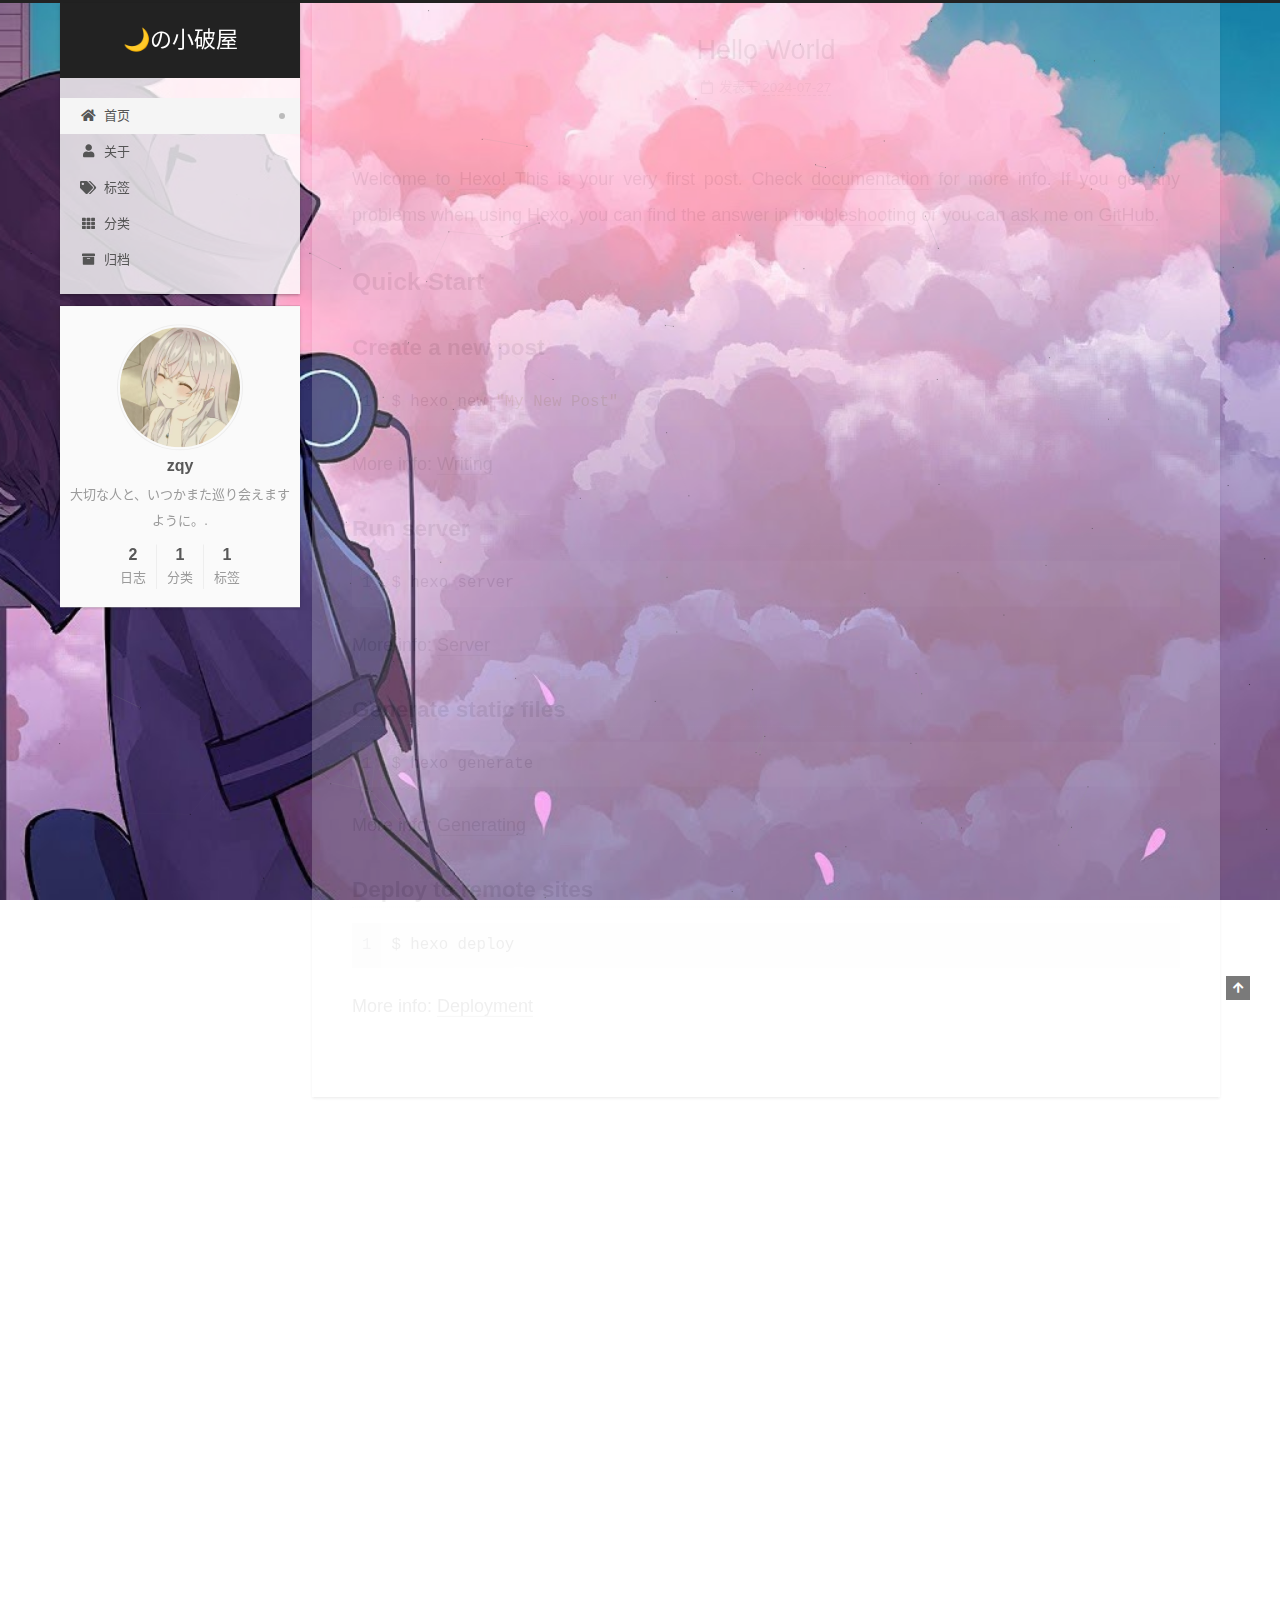
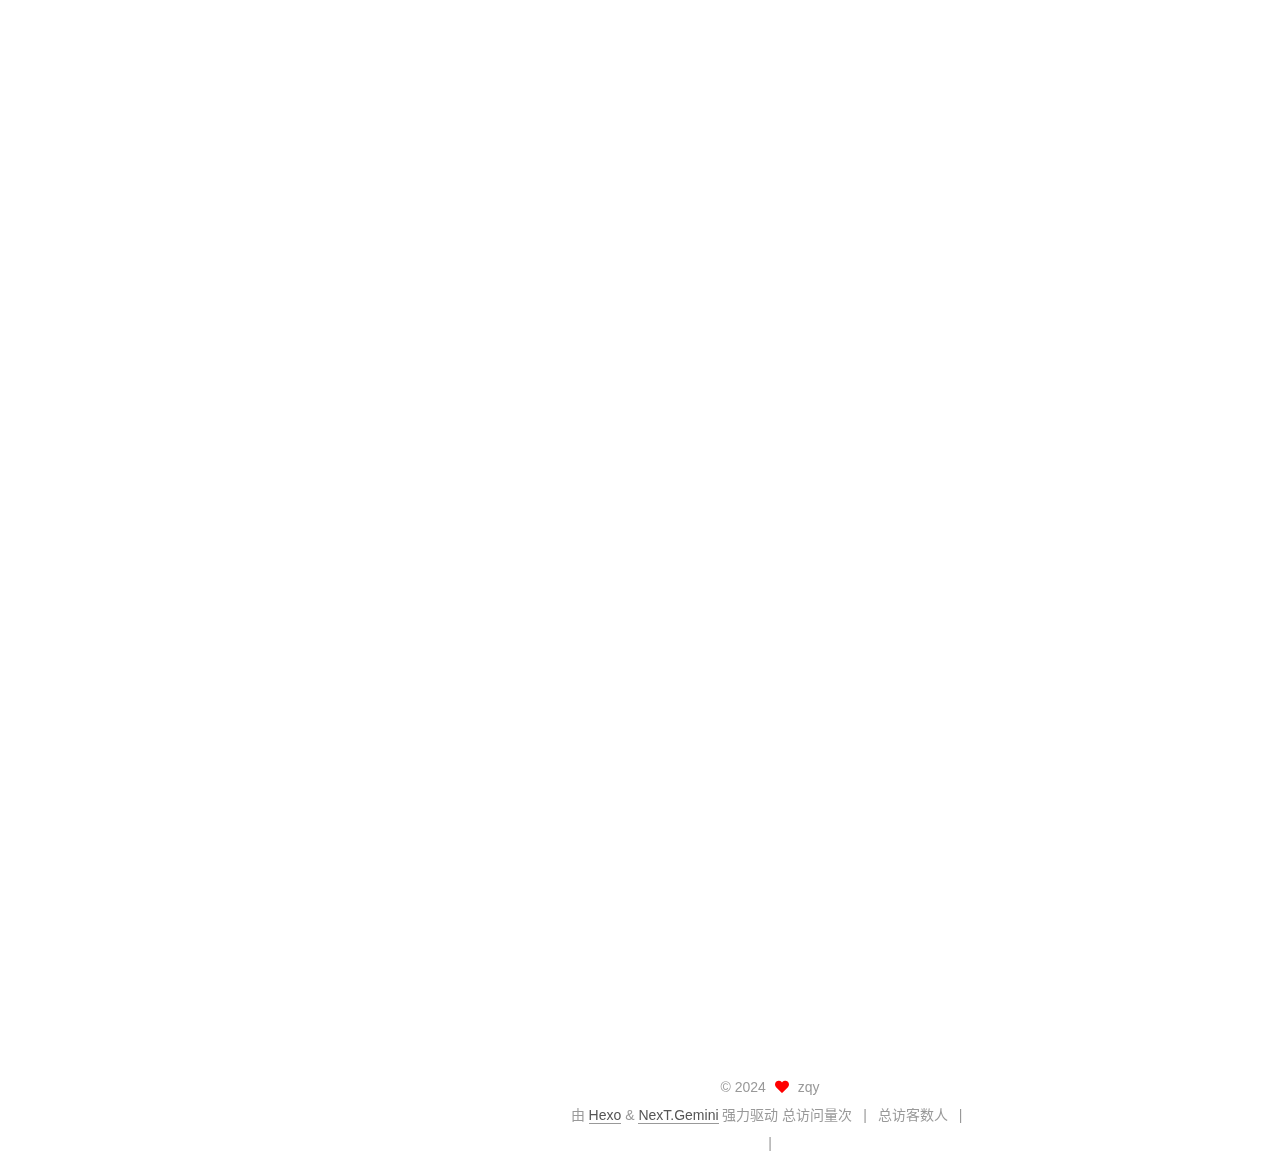
==== commit a724af65: "Site updated: 2024-07-28 11:47:08" ====
--- a/index.html
+++ b/index.html
@@ -498,7 +498,7 @@
 
   
   
-  <script color='64,64,64' opacity='0.5' zIndex='-1' count='99' src="/lib/canvas-nest/canvas-nest.min.js"></script>
+  <script color='128,128,128' opacity='0.5' zIndex='-1' count='99' src="/lib/canvas-nest/canvas-nest.min.js"></script>
   <script src="/lib/anime.min.js"></script>
   <script src="/lib/velocity/velocity.min.js"></script>
   <script src="/lib/velocity/velocity.ui.min.js"></script>
--- a/css/main.css
+++ b/css/main.css
@@ -1175,7 +1175,7 @@
 }
 .links-of-author a::before,
 .links-of-author span.exturl::before {
-  background: #0de93e;
+  background: #7cd6b4;
   border-radius: 50%;
   content: ' ';
   display: inline-block;
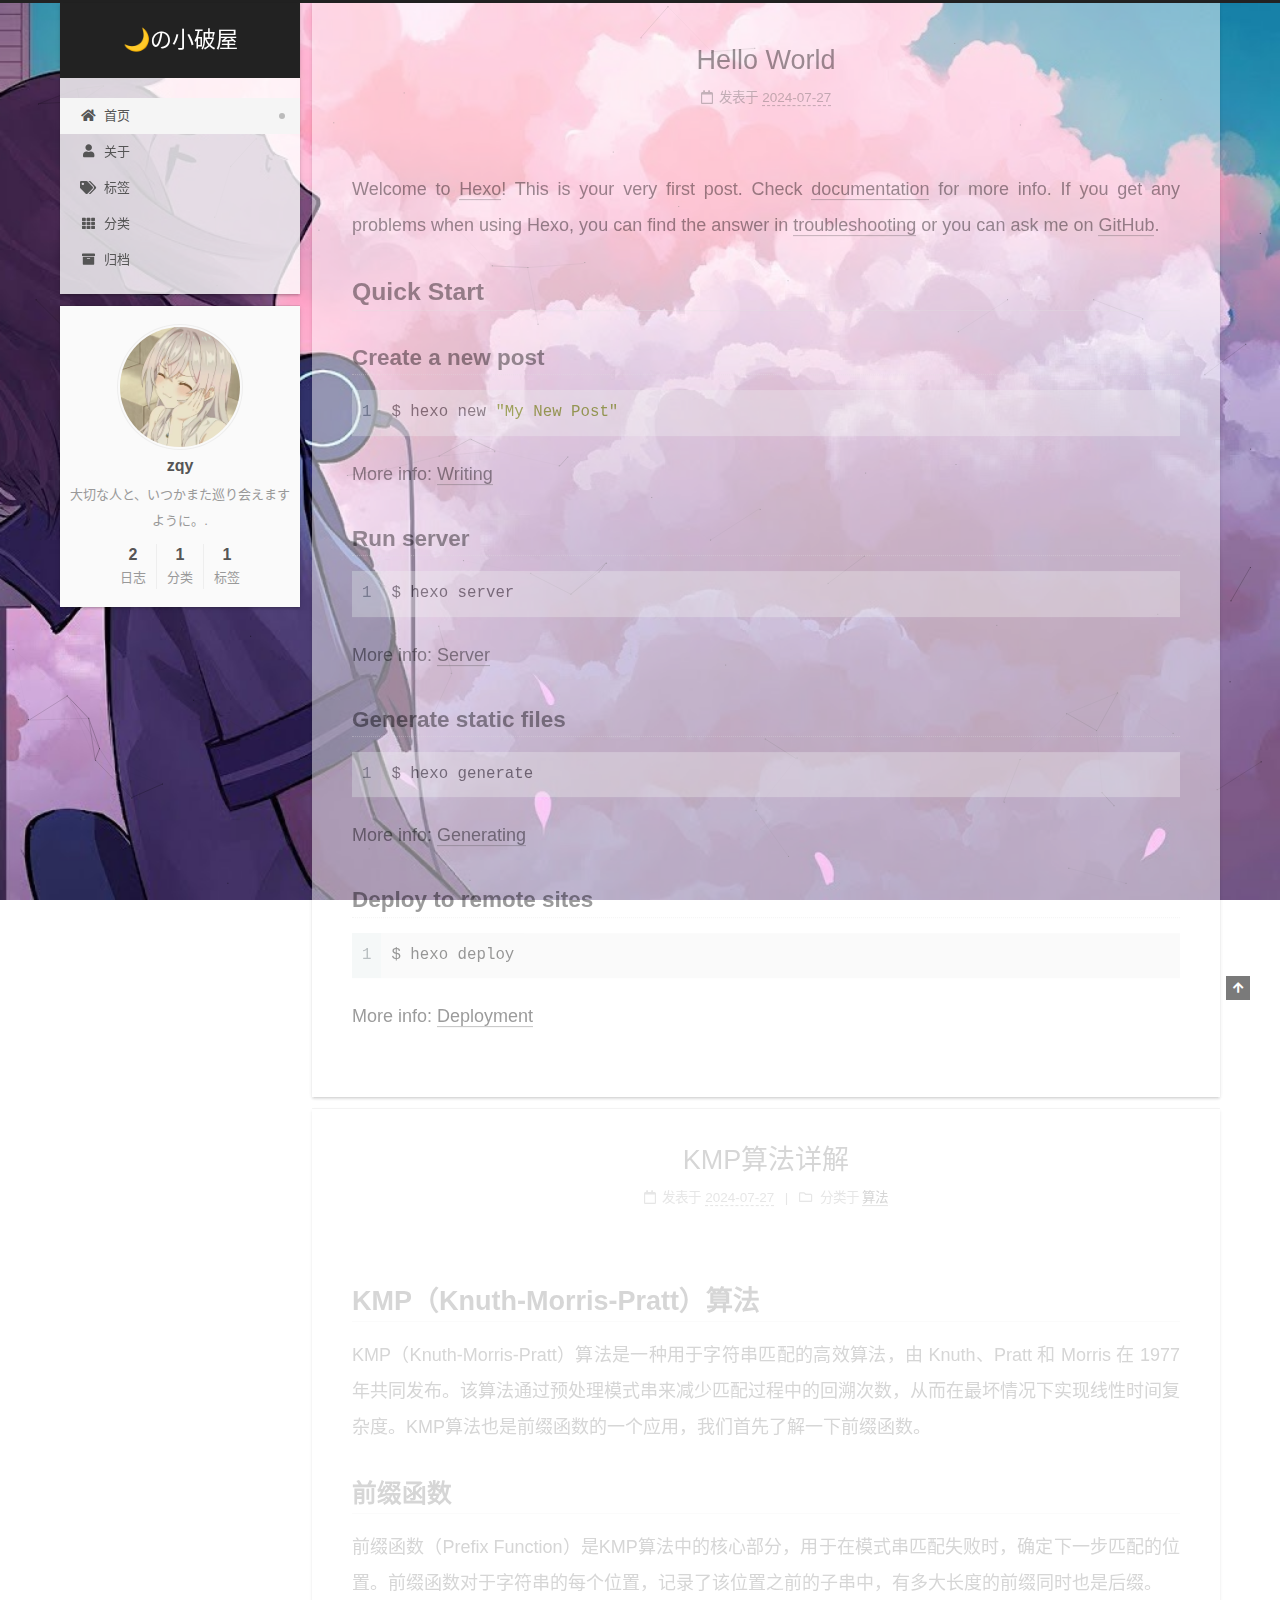
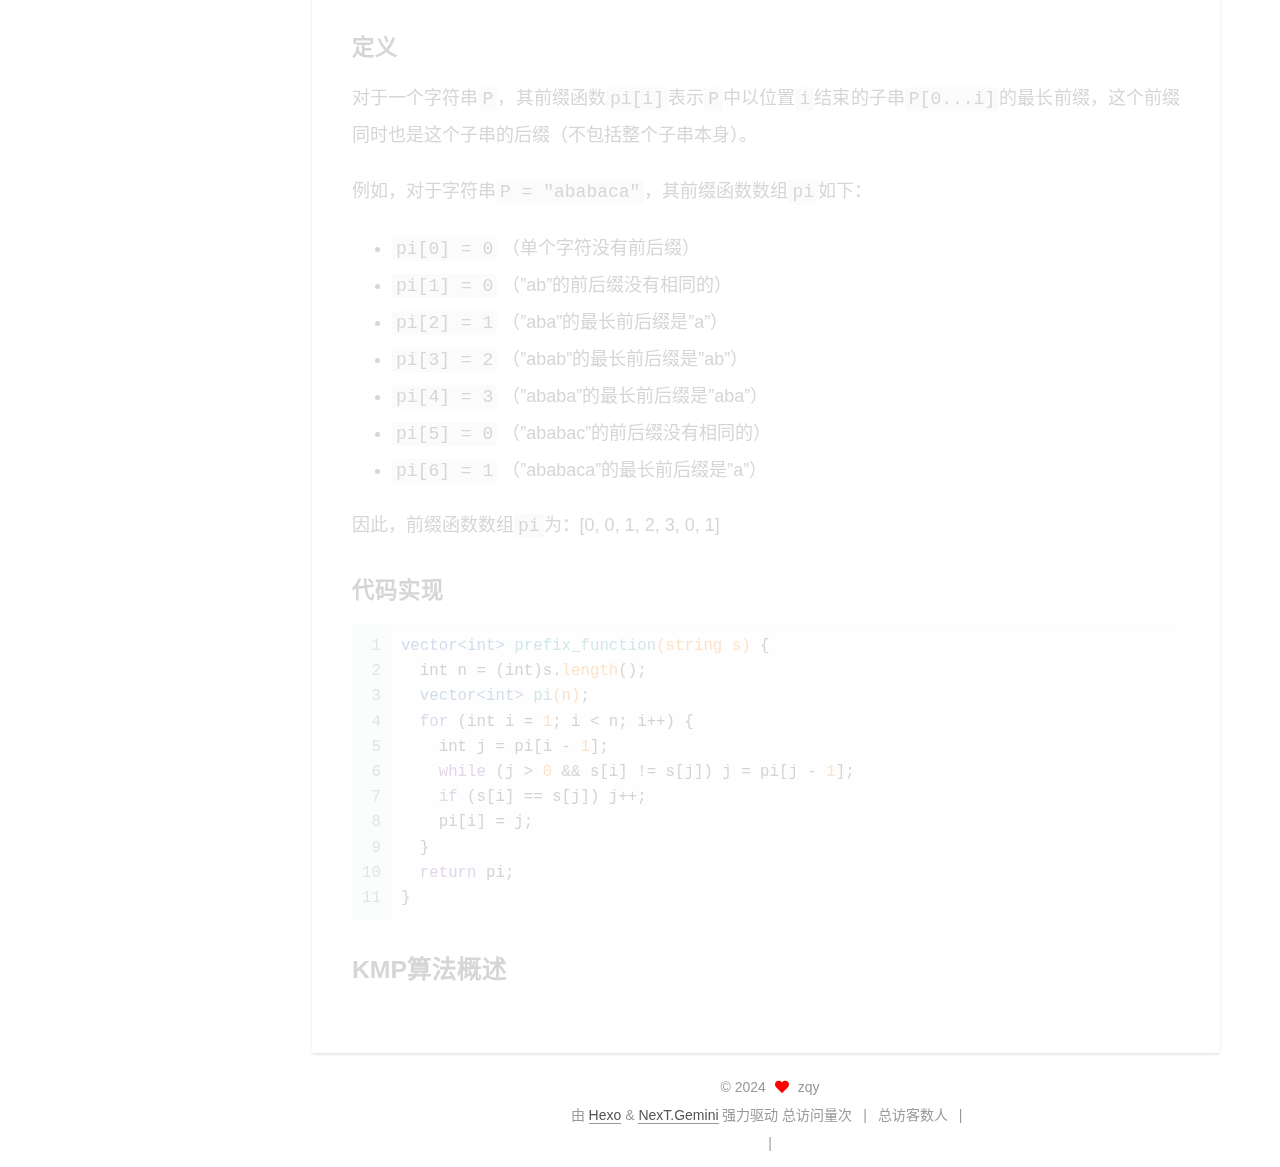
==== commit d30f43aa: "Site updated: 2024-07-28 13:33:15" ====
--- a/index.html
+++ b/index.html
@@ -498,7 +498,7 @@
 
   
   
-  <script color='128,128,128' opacity='0.5' zIndex='-1' count='99' src="/lib/canvas-nest/canvas-nest.min.js"></script>
+  <script color='0,0,0' opacity='0.5' zIndex='-1' count='99' src="/lib/canvas-nest/canvas-nest.min.js"></script>
   <script src="/lib/anime.min.js"></script>
   <script src="/lib/velocity/velocity.min.js"></script>
   <script src="/lib/velocity/velocity.ui.min.js"></script>
--- a/css/main.css
+++ b/css/main.css
@@ -1175,7 +1175,7 @@
 }
 .links-of-author a::before,
 .links-of-author span.exturl::before {
-  background: #7cd6b4;
+  background: #9aff82;
   border-radius: 50%;
   content: ' ';
   display: inline-block;
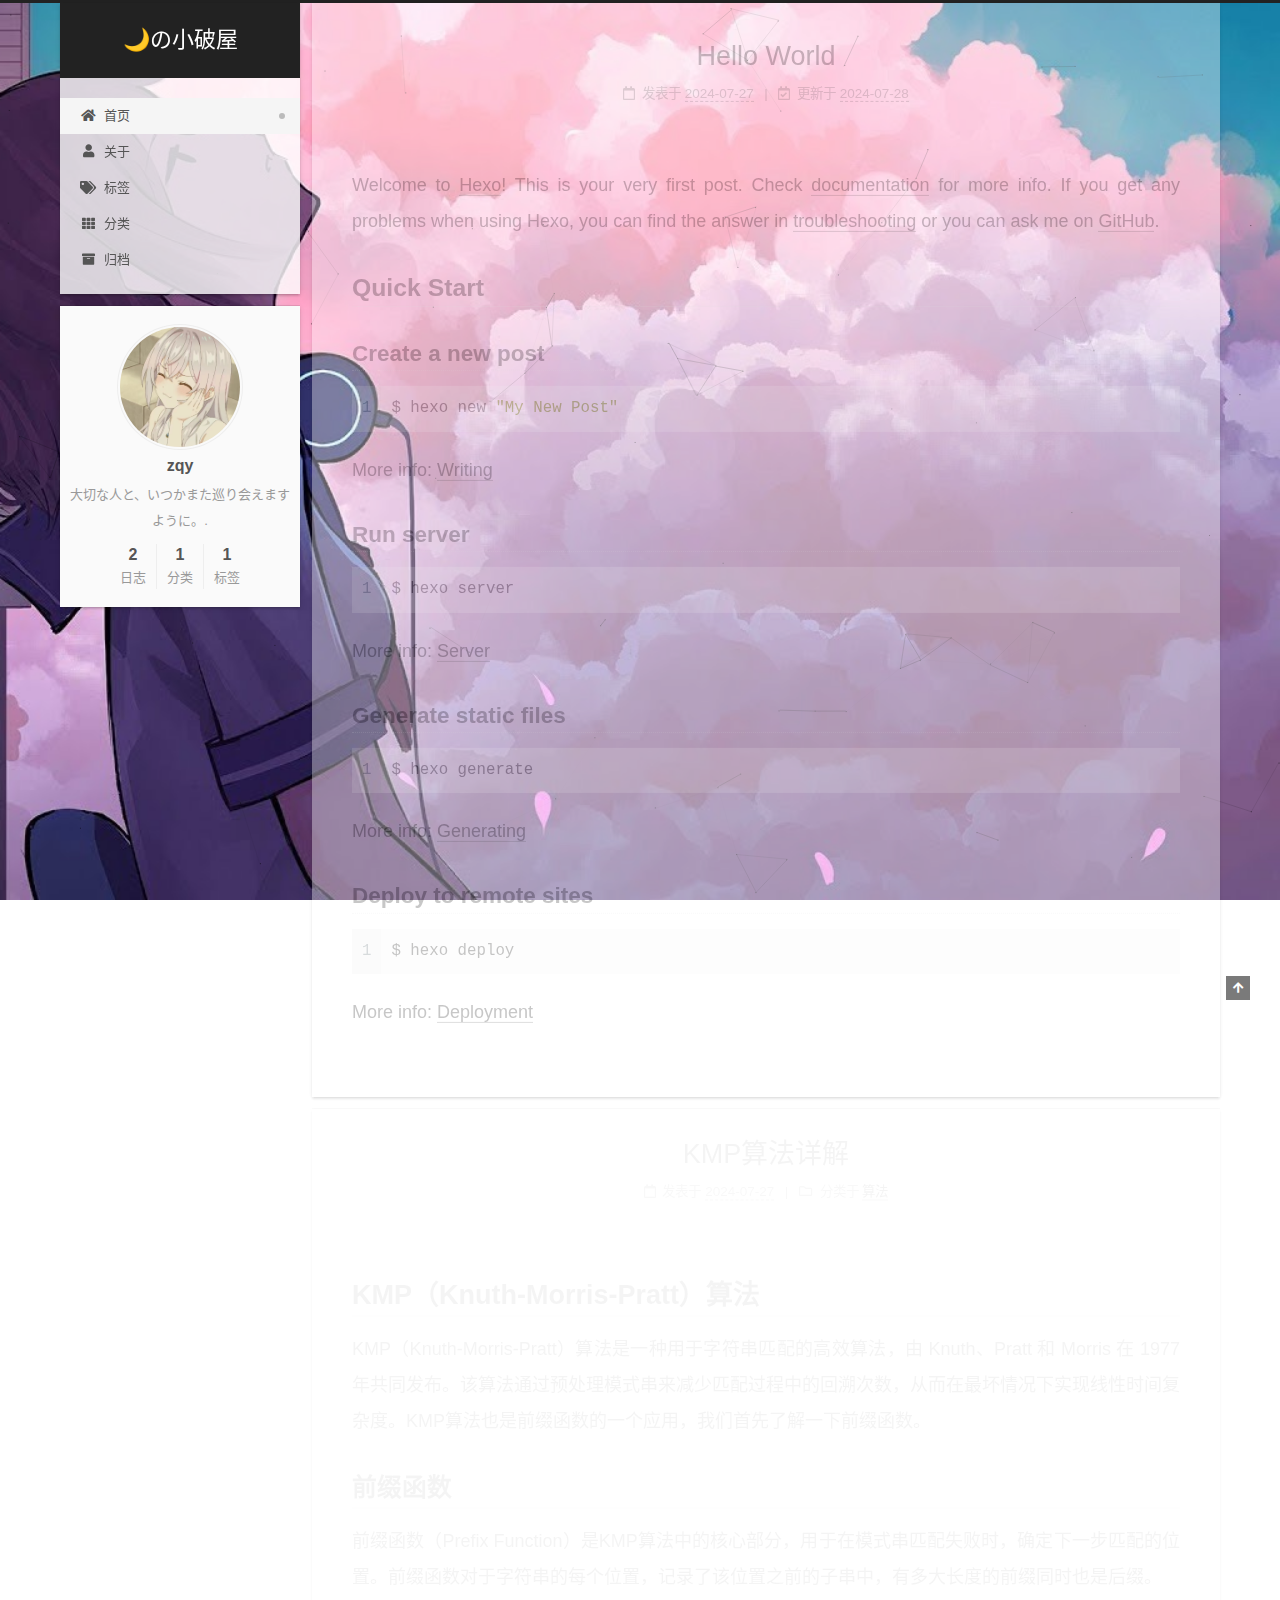
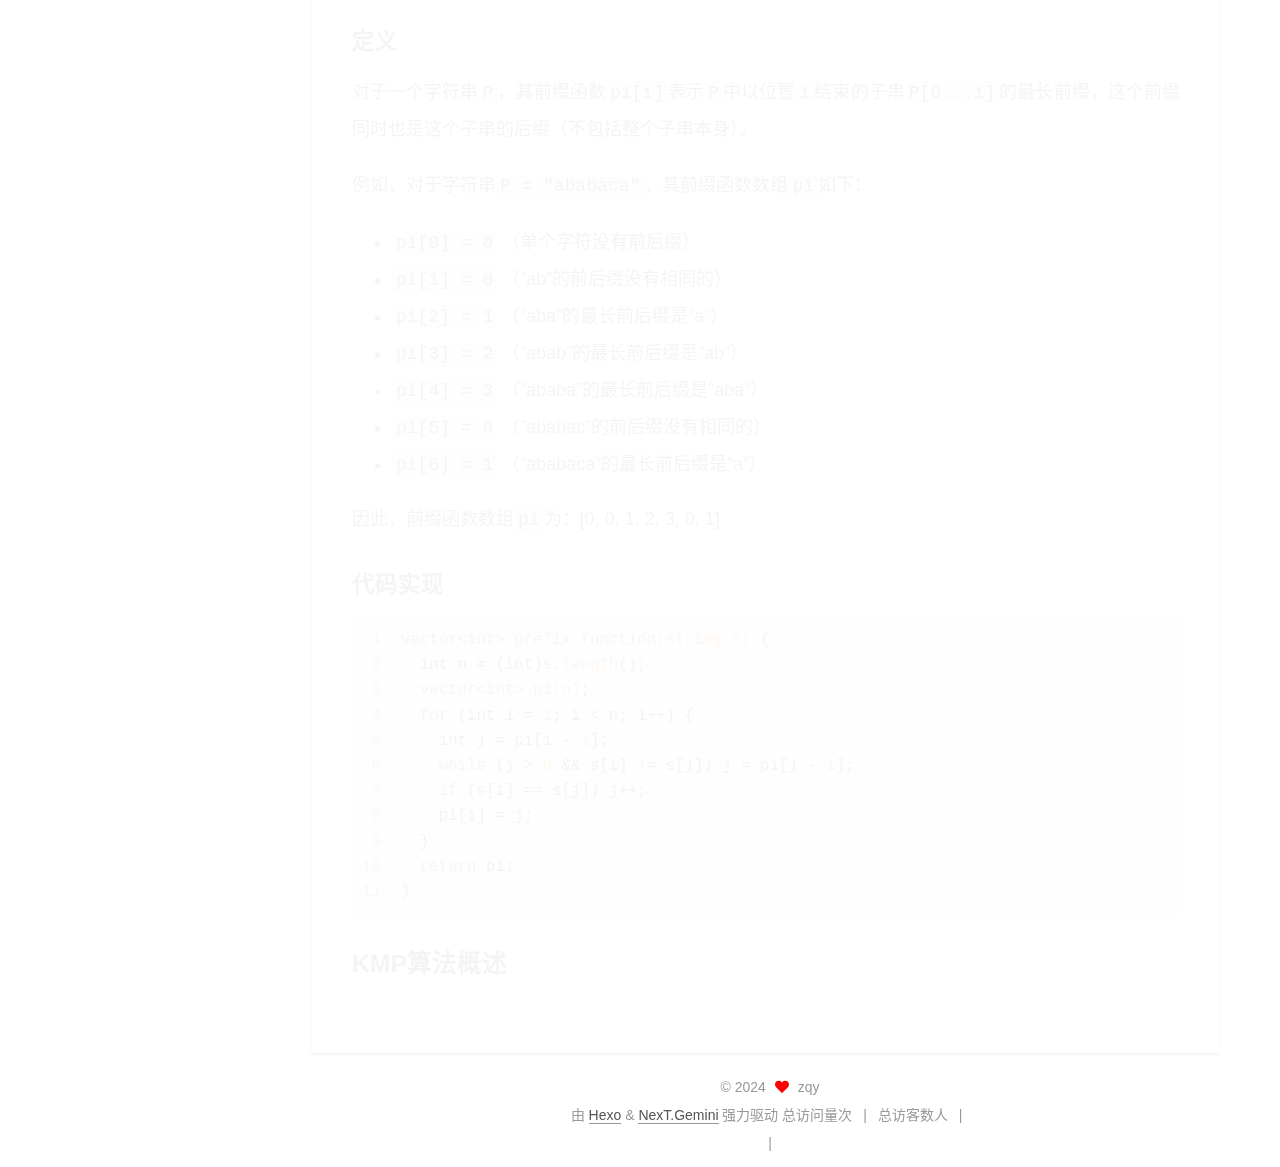
==== commit b7b7c3c3: "Site updated: 2024-07-28 14:56:32" ====
--- a/index.html
+++ b/index.html
@@ -188,6 +188,13 @@
 
               <time title="创建时间：2024-07-27 23:16:37" itemprop="dateCreated datePublished" datetime="2024-07-27T23:16:37+08:00">2024-07-27</time>
             </span>
+              <span class="post-meta-item">
+                <span class="post-meta-item-icon">
+                  <i class="far fa-calendar-check"></i>
+                </span>
+                <span class="post-meta-item-text">更新于</span>
+                <time title="修改时间：2024-07-28 14:56:02" itemprop="dateModified" datetime="2024-07-28T14:56:02+08:00">2024-07-28</time>
+              </span>
 
           
 
--- a/css/main.css
+++ b/css/main.css
@@ -1175,7 +1175,7 @@
 }
 .links-of-author a::before,
 .links-of-author span.exturl::before {
-  background: #9aff82;
+  background: #ff88c9;
   border-radius: 50%;
   content: ' ';
   display: inline-block;
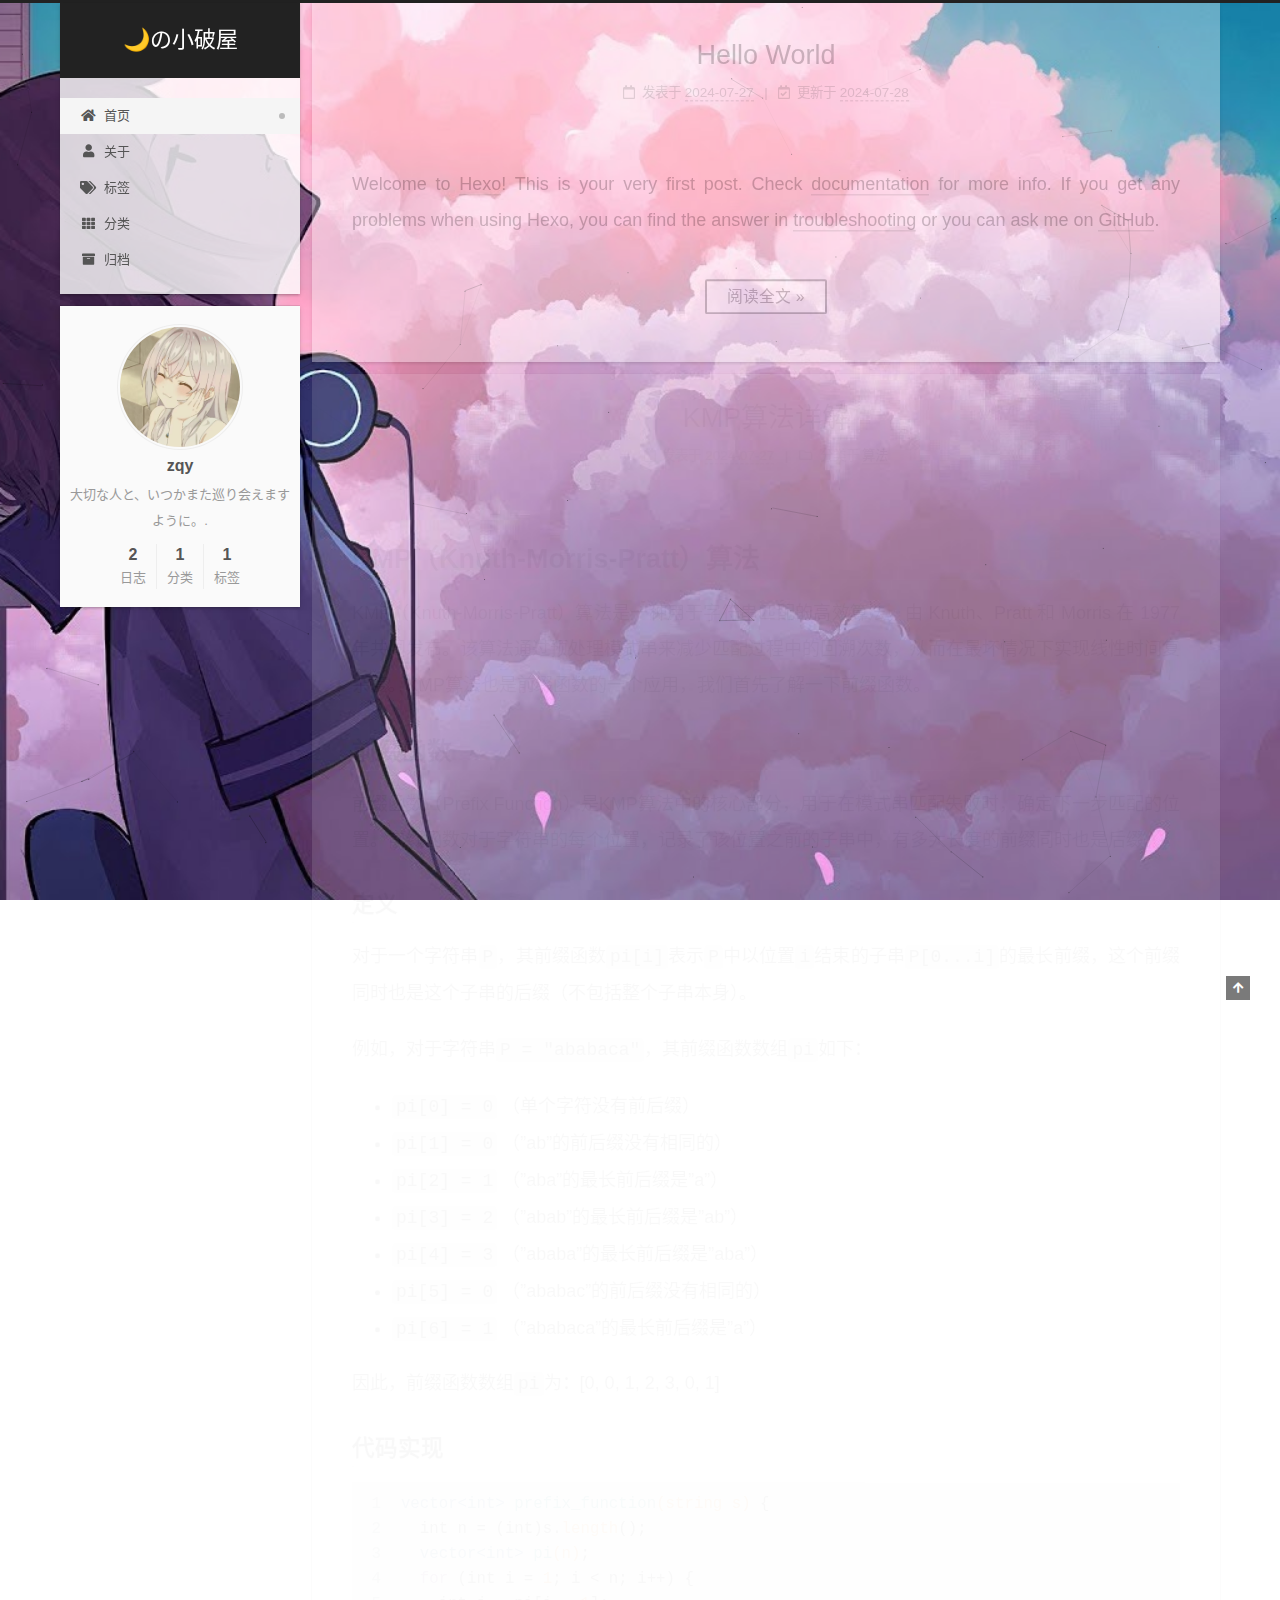
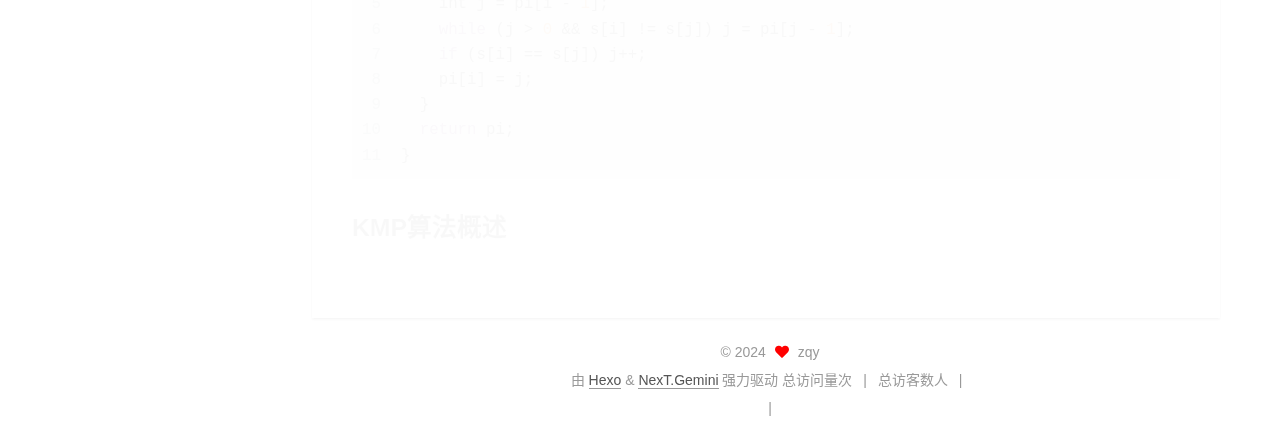
==== commit 4b24637b: "Site updated: 2024-07-28 15:00:55" ====
--- a/index.html
+++ b/index.html
@@ -193,7 +193,7 @@
                   <i class="far fa-calendar-check"></i>
                 </span>
                 <span class="post-meta-item-text">更新于</span>
-                <time title="修改时间：2024-07-28 14:56:02" itemprop="dateModified" datetime="2024-07-28T14:56:02+08:00">2024-07-28</time>
+                <time title="修改时间：2024-07-28 15:00:31" itemprop="dateModified" datetime="2024-07-28T15:00:31+08:00">2024-07-28</time>
               </span>
 
           
@@ -208,19 +208,14 @@
 
       
           <p>Welcome to <a target="_blank" rel="noopener" href="https://hexo.io/">Hexo</a>! This is your very first post. Check <a target="_blank" rel="noopener" href="https://hexo.io/docs/">documentation</a> for more info. If you get any problems when using Hexo, you can find the answer in <a target="_blank" rel="noopener" href="https://hexo.io/docs/troubleshooting.html">troubleshooting</a> or you can ask me on <a target="_blank" rel="noopener" href="https://github.com/hexojs/hexo/issues">GitHub</a>.</p>
-<h2 id="Quick-Start"><a href="#Quick-Start" class="headerlink" title="Quick Start"></a>Quick Start</h2><h3 id="Create-a-new-post"><a href="#Create-a-new-post" class="headerlink" title="Create a new post"></a>Create a new post</h3><figure class="highlight bash"><table><tr><td class="gutter"><pre><span class="line">1</span><br></pre></td><td class="code"><pre><span class="line">$ hexo new <span class="string">&quot;My New Post&quot;</span></span><br></pre></td></tr></table></figure>
-
-<p>More info: <a target="_blank" rel="noopener" href="https://hexo.io/docs/writing.html">Writing</a></p>
-<h3 id="Run-server"><a href="#Run-server" class="headerlink" title="Run server"></a>Run server</h3><figure class="highlight bash"><table><tr><td class="gutter"><pre><span class="line">1</span><br></pre></td><td class="code"><pre><span class="line">$ hexo server</span><br></pre></td></tr></table></figure>
-
-<p>More info: <a target="_blank" rel="noopener" href="https://hexo.io/docs/server.html">Server</a></p>
-<h3 id="Generate-static-files"><a href="#Generate-static-files" class="headerlink" title="Generate static files"></a>Generate static files</h3><figure class="highlight bash"><table><tr><td class="gutter"><pre><span class="line">1</span><br></pre></td><td class="code"><pre><span class="line">$ hexo generate</span><br></pre></td></tr></table></figure>
-
-<p>More info: <a target="_blank" rel="noopener" href="https://hexo.io/docs/generating.html">Generating</a></p>
-<h3 id="Deploy-to-remote-sites"><a href="#Deploy-to-remote-sites" class="headerlink" title="Deploy to remote sites"></a>Deploy to remote sites</h3><figure class="highlight bash"><table><tr><td class="gutter"><pre><span class="line">1</span><br></pre></td><td class="code"><pre><span class="line">$ hexo deploy</span><br></pre></td></tr></table></figure>
-
-<p>More info: <a target="_blank" rel="noopener" href="https://hexo.io/docs/one-command-deployment.html">Deployment</a></p>
-
+          <!--noindex-->
+            <div class="post-button">
+              <a class="btn" href="/2024/07/27/hello-world/#more" rel="contents">
+                阅读全文 &raquo;
+              </a>
+            </div>
+          <!--/noindex-->
+        
       
     </div>
 
--- a/css/main.css
+++ b/css/main.css
@@ -1175,7 +1175,7 @@
 }
 .links-of-author a::before,
 .links-of-author span.exturl::before {
-  background: #ff88c9;
+  background: #d05bff;
   border-radius: 50%;
   content: ' ';
   display: inline-block;
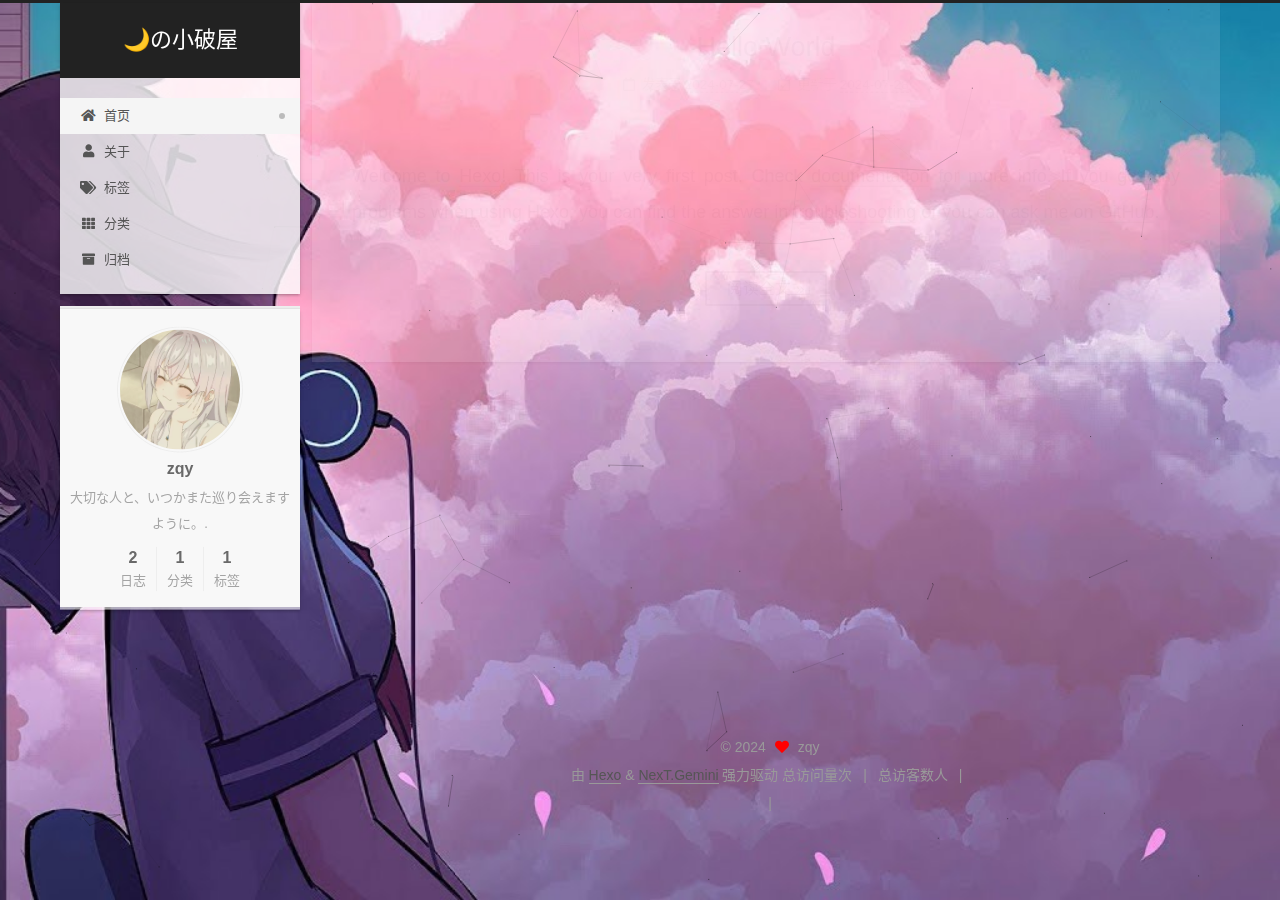
==== commit f77e99a2: "Site updated: 2024-08-20 17:38:33" ====
--- a/index.html
+++ b/index.html
@@ -259,10 +259,16 @@
                 <i class="far fa-calendar"></i>
               </span>
               <span class="post-meta-item-text">发表于</span>
-              
-
-              <time title="创建时间：2024-07-27 19:51:24 / 修改时间：22:12:58" itemprop="dateCreated datePublished" datetime="2024-07-27T19:51:24+08:00">2024-07-27</time>
+
+              <time title="创建时间：2024-07-27 19:51:24" itemprop="dateCreated datePublished" datetime="2024-07-27T19:51:24+08:00">2024-07-27</time>
             </span>
+              <span class="post-meta-item">
+                <span class="post-meta-item-icon">
+                  <i class="far fa-calendar-check"></i>
+                </span>
+                <span class="post-meta-item-text">更新于</span>
+                <time title="修改时间：2024-08-20 17:37:14" itemprop="dateModified" datetime="2024-08-20T17:37:14+08:00">2024-08-20</time>
+              </span>
             <span class="post-meta-item">
               <span class="post-meta-item-icon">
                 <i class="far fa-folder"></i>
@@ -284,23 +290,15 @@
     <div class="post-body" itemprop="articleBody">
 
       
-          <h1 id="KMP（Knuth-Morris-Pratt）算法"><a href="#KMP（Knuth-Morris-Pratt）算法" class="headerlink" title="KMP（Knuth-Morris-Pratt）算法"></a>KMP（Knuth-Morris-Pratt）算法</h1><p>KMP（Knuth-Morris-Pratt）算法是一种用于字符串匹配的高效算法，由 Knuth、Pratt 和 Morris 在 1977 年共同发布。该算法通过预处理模式串来减少匹配过程中的回溯次数，从而在最坏情况下实现线性时间复杂度。KMP算法也是前缀函数的一个应用，我们首先了解一下前缀函数。</p>
-<h2 id="前缀函数"><a href="#前缀函数" class="headerlink" title="前缀函数"></a>前缀函数</h2><p>前缀函数（Prefix Function）是KMP算法中的核心部分，用于在模式串匹配失败时，确定下一步匹配的位置。前缀函数对于字符串的每个位置，记录了该位置之前的子串中，有多大长度的前缀同时也是后缀。</p>
-<h3 id="定义"><a href="#定义" class="headerlink" title="定义"></a>定义</h3><p>对于一个字符串<code>P</code>，其前缀函数<code>pi[i]</code>表示<code>P</code>中以位置<code>i</code>结束的子串<code>P[0...i]</code>的最长前缀，这个前缀同时也是这个子串的后缀（不包括整个子串本身）。</p>
-<p>例如，对于字符串<code>P = &quot;ababaca&quot;</code>，其前缀函数数组<code>pi</code>如下：</p>
-<ul>
-<li><code>pi[0] = 0</code> （单个字符没有前后缀）</li>
-<li><code>pi[1] = 0</code> （”ab”的前后缀没有相同的）</li>
-<li><code>pi[2] = 1</code> （”aba”的最长前后缀是”a”）</li>
-<li><code>pi[3] = 2</code> （”abab”的最长前后缀是”ab”）</li>
-<li><code>pi[4] = 3</code> （”ababa”的最长前后缀是”aba”）</li>
-<li><code>pi[5] = 0</code> （”ababac”的前后缀没有相同的）</li>
-<li><code>pi[6] = 1</code> （”ababaca”的最长前后缀是”a”）</li>
-</ul>
-<p>因此，前缀函数数组<code>pi</code>为：[0, 0, 1, 2, 3, 0, 1]</p>
-<h3 id="代码实现"><a href="#代码实现" class="headerlink" title="代码实现"></a>代码实现</h3><figure class="highlight c++"><table><tr><td class="gutter"><pre><span class="line">1</span><br><span class="line">2</span><br><span class="line">3</span><br><span class="line">4</span><br><span class="line">5</span><br><span class="line">6</span><br><span class="line">7</span><br><span class="line">8</span><br><span class="line">9</span><br><span class="line">10</span><br><span class="line">11</span><br></pre></td><td class="code"><pre><span class="line"><span class="function">vector&lt;<span class="type">int</span>&gt; <span class="title">prefix_function</span><span class="params">(string s)</span> </span>&#123;</span><br><span class="line">  <span class="type">int</span> n = (<span class="type">int</span>)s.<span class="built_in">length</span>();</span><br><span class="line">  <span class="function">vector&lt;<span class="type">int</span>&gt; <span class="title">pi</span><span class="params">(n)</span></span>;</span><br><span class="line">  <span class="keyword">for</span> (<span class="type">int</span> i = <span class="number">1</span>; i &lt; n; i++) &#123;</span><br><span class="line">    <span class="type">int</span> j = pi[i - <span class="number">1</span>];</span><br><span class="line">    <span class="keyword">while</span> (j &gt; <span class="number">0</span> &amp;&amp; s[i] != s[j]) j = pi[j - <span class="number">1</span>];</span><br><span class="line">    <span class="keyword">if</span> (s[i] == s[j]) j++;</span><br><span class="line">    pi[i] = j;</span><br><span class="line">  &#125;</span><br><span class="line">  <span class="keyword">return</span> pi;</span><br><span class="line">&#125;</span><br></pre></td></tr></table></figure>
-
-<h2 id="KMP算法概述"><a href="#KMP算法概述" class="headerlink" title="KMP算法概述"></a>KMP算法概述</h2>
+          <h1 id="KMP（Knuth-Morris-Pratt）算法"><a href="#KMP（Knuth-Morris-Pratt）算法" class="headerlink" title="KMP（Knuth-Morris-Pratt）算法"></a>KMP（Knuth-Morris-Pratt）算法</h1>
+          <!--noindex-->
+            <div class="post-button">
+              <a class="btn" href="/2024/07/27/KMP%E7%AE%97%E6%B3%95%E8%AF%A6%E8%A7%A3/#more" rel="contents">
+                阅读全文 &raquo;
+              </a>
+            </div>
+          <!--/noindex-->
+        
       
     </div>
 
--- a/css/main.css
+++ b/css/main.css
@@ -1175,7 +1175,7 @@
 }
 .links-of-author a::before,
 .links-of-author span.exturl::before {
-  background: #d05bff;
+  background: #09bb00;
   border-radius: 50%;
   content: ' ';
   display: inline-block;
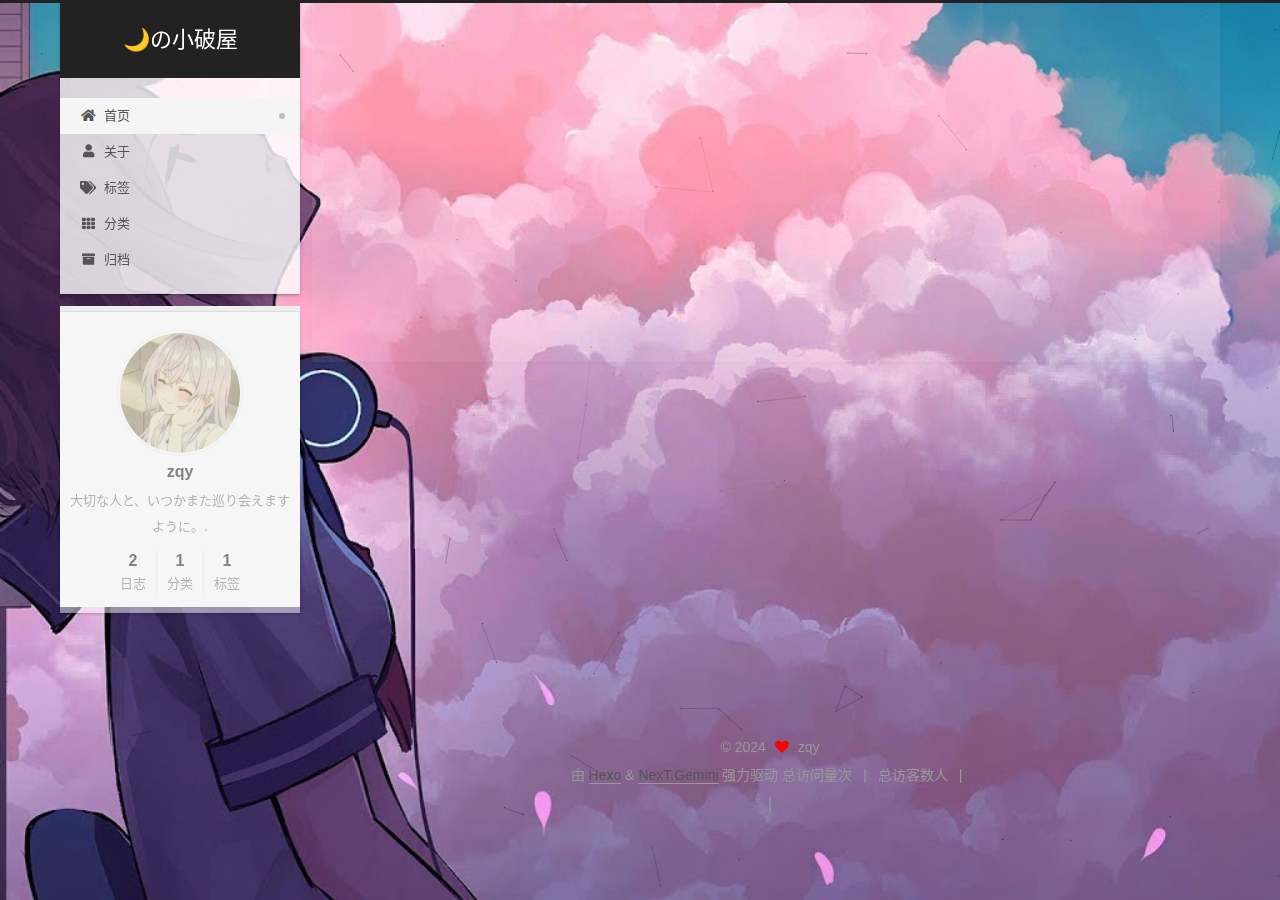
==== commit 71f5c7ca: "Site updated: 2024-08-28 21:35:31" ====
--- a/index.html
+++ b/index.html
@@ -267,7 +267,7 @@
                   <i class="far fa-calendar-check"></i>
                 </span>
                 <span class="post-meta-item-text">更新于</span>
-                <time title="修改时间：2024-08-20 17:37:14" itemprop="dateModified" datetime="2024-08-20T17:37:14+08:00">2024-08-20</time>
+                <time title="修改时间：2024-08-28 21:33:50" itemprop="dateModified" datetime="2024-08-28T21:33:50+08:00">2024-08-28</time>
               </span>
             <span class="post-meta-item">
               <span class="post-meta-item-icon">
--- a/css/main.css
+++ b/css/main.css
@@ -1175,7 +1175,7 @@
 }
 .links-of-author a::before,
 .links-of-author span.exturl::before {
-  background: #09bb00;
+  background: #24cb33;
   border-radius: 50%;
   content: ' ';
   display: inline-block;
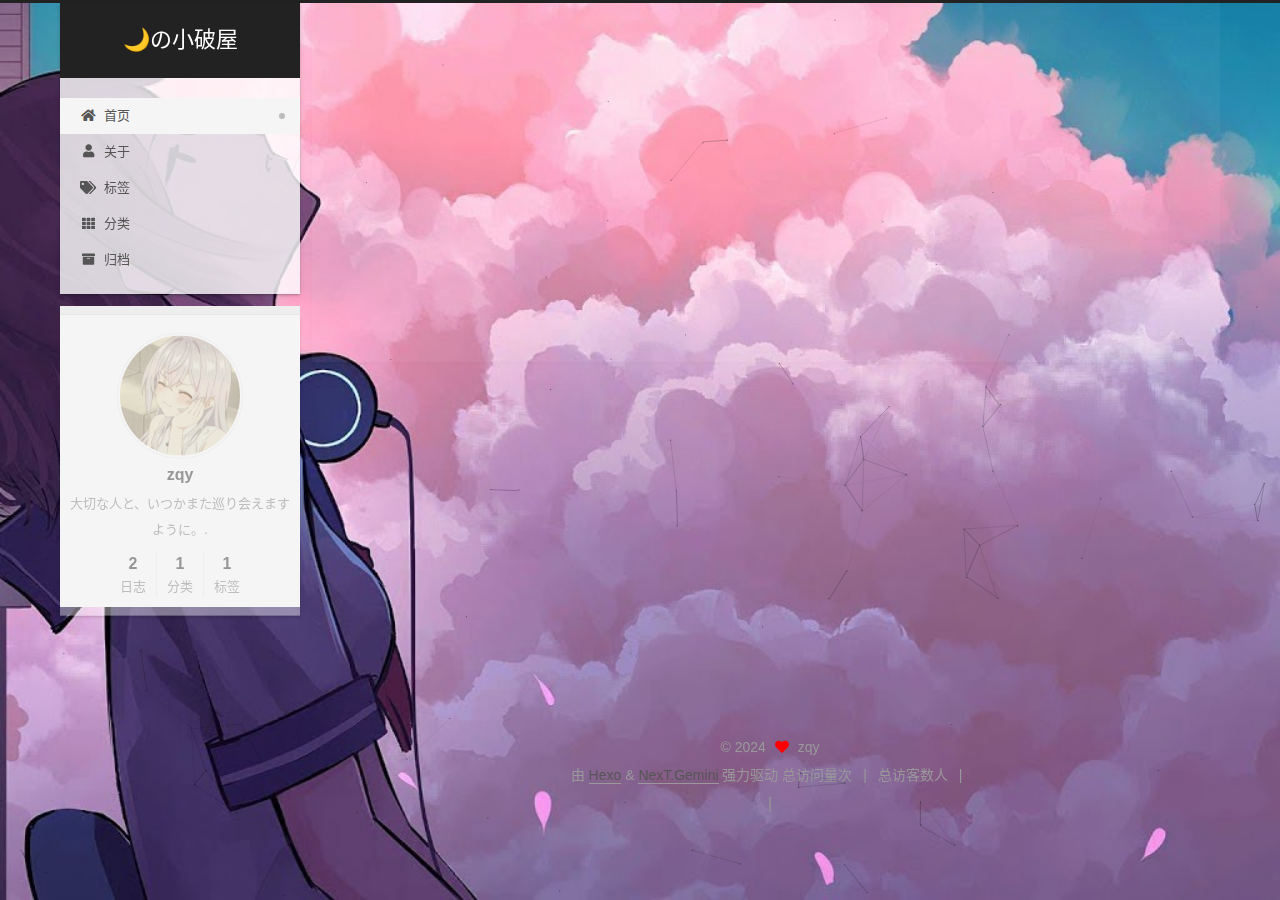
==== commit 57da5c8a: "Site updated: 2024-08-28 21:44:12" ====
--- a/index.html
+++ b/index.html
@@ -267,7 +267,7 @@
                   <i class="far fa-calendar-check"></i>
                 </span>
                 <span class="post-meta-item-text">更新于</span>
-                <time title="修改时间：2024-08-28 21:33:50" itemprop="dateModified" datetime="2024-08-28T21:33:50+08:00">2024-08-28</time>
+                <time title="修改时间：2024-08-28 21:43:32" itemprop="dateModified" datetime="2024-08-28T21:43:32+08:00">2024-08-28</time>
               </span>
             <span class="post-meta-item">
               <span class="post-meta-item-icon">
--- a/css/main.css
+++ b/css/main.css
@@ -1175,7 +1175,7 @@
 }
 .links-of-author a::before,
 .links-of-author span.exturl::before {
-  background: #24cb33;
+  background: #e5e7bf;
   border-radius: 50%;
   content: ' ';
   display: inline-block;
